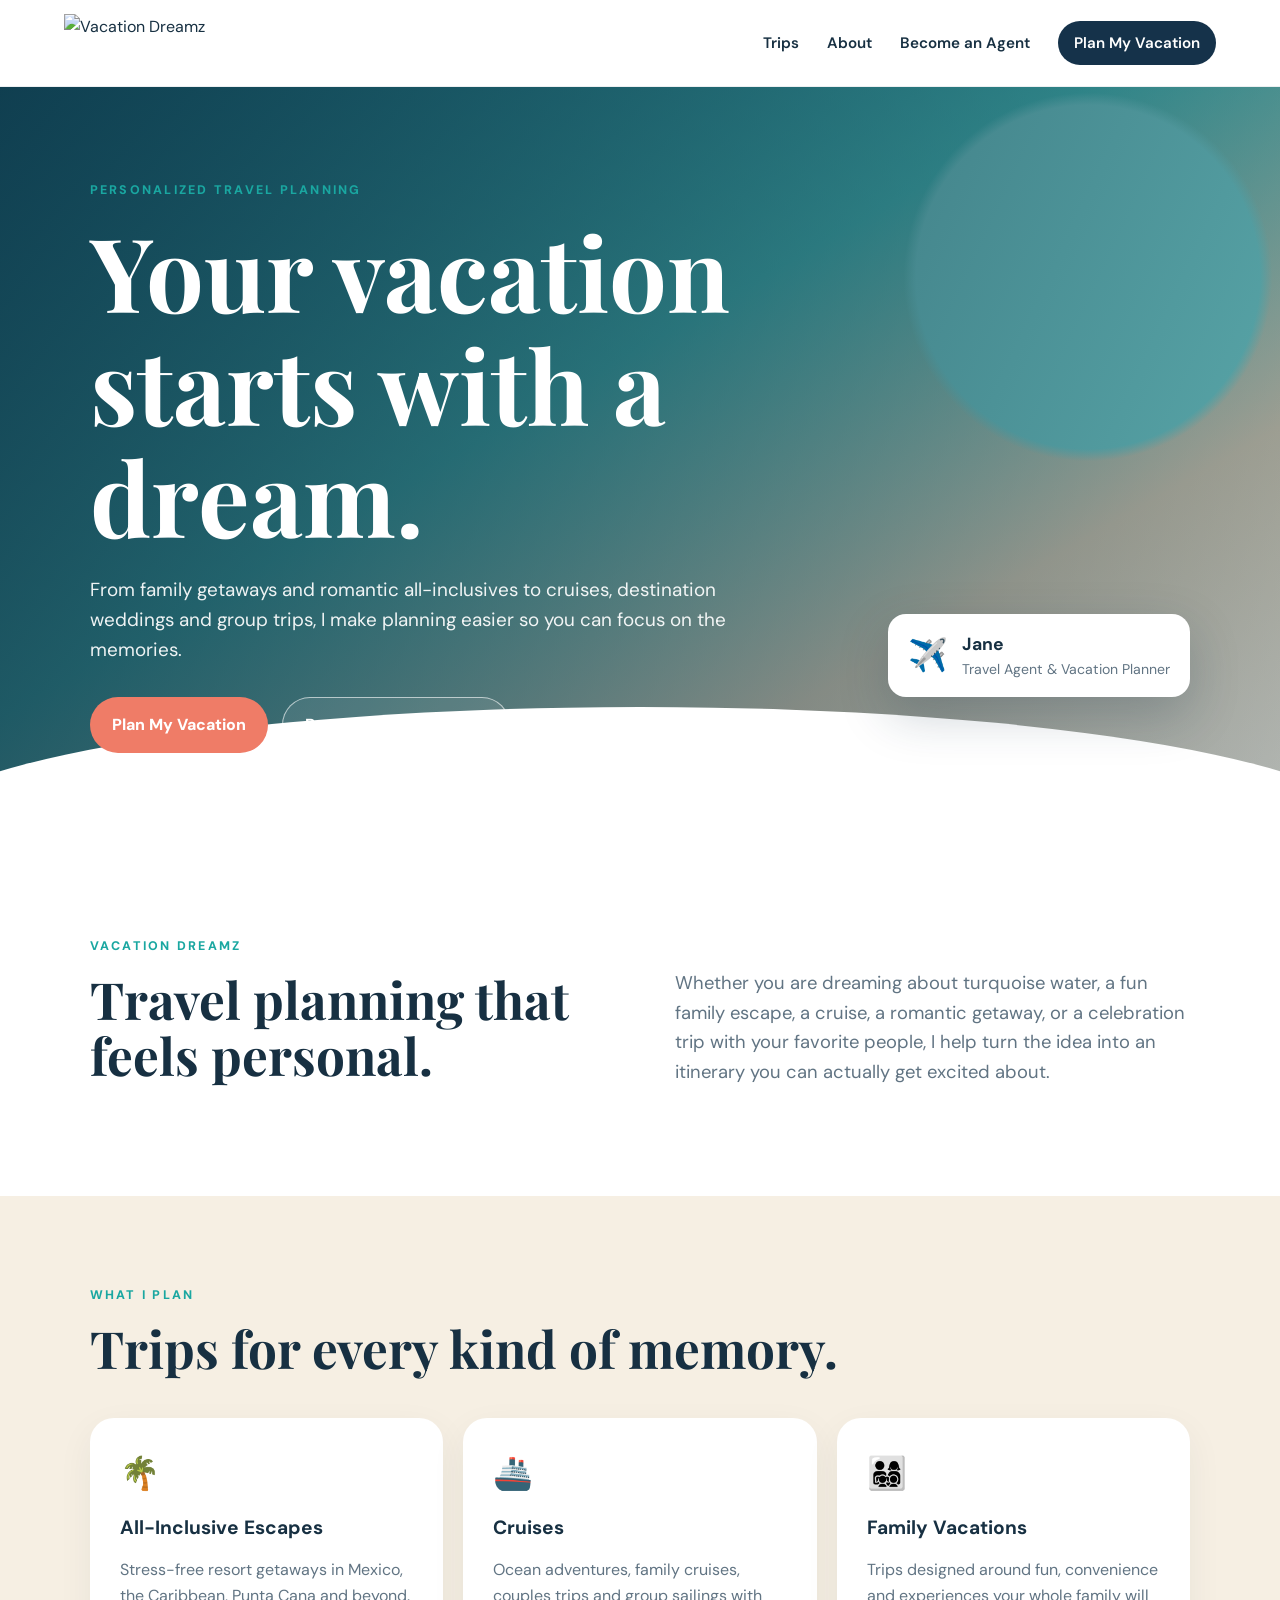
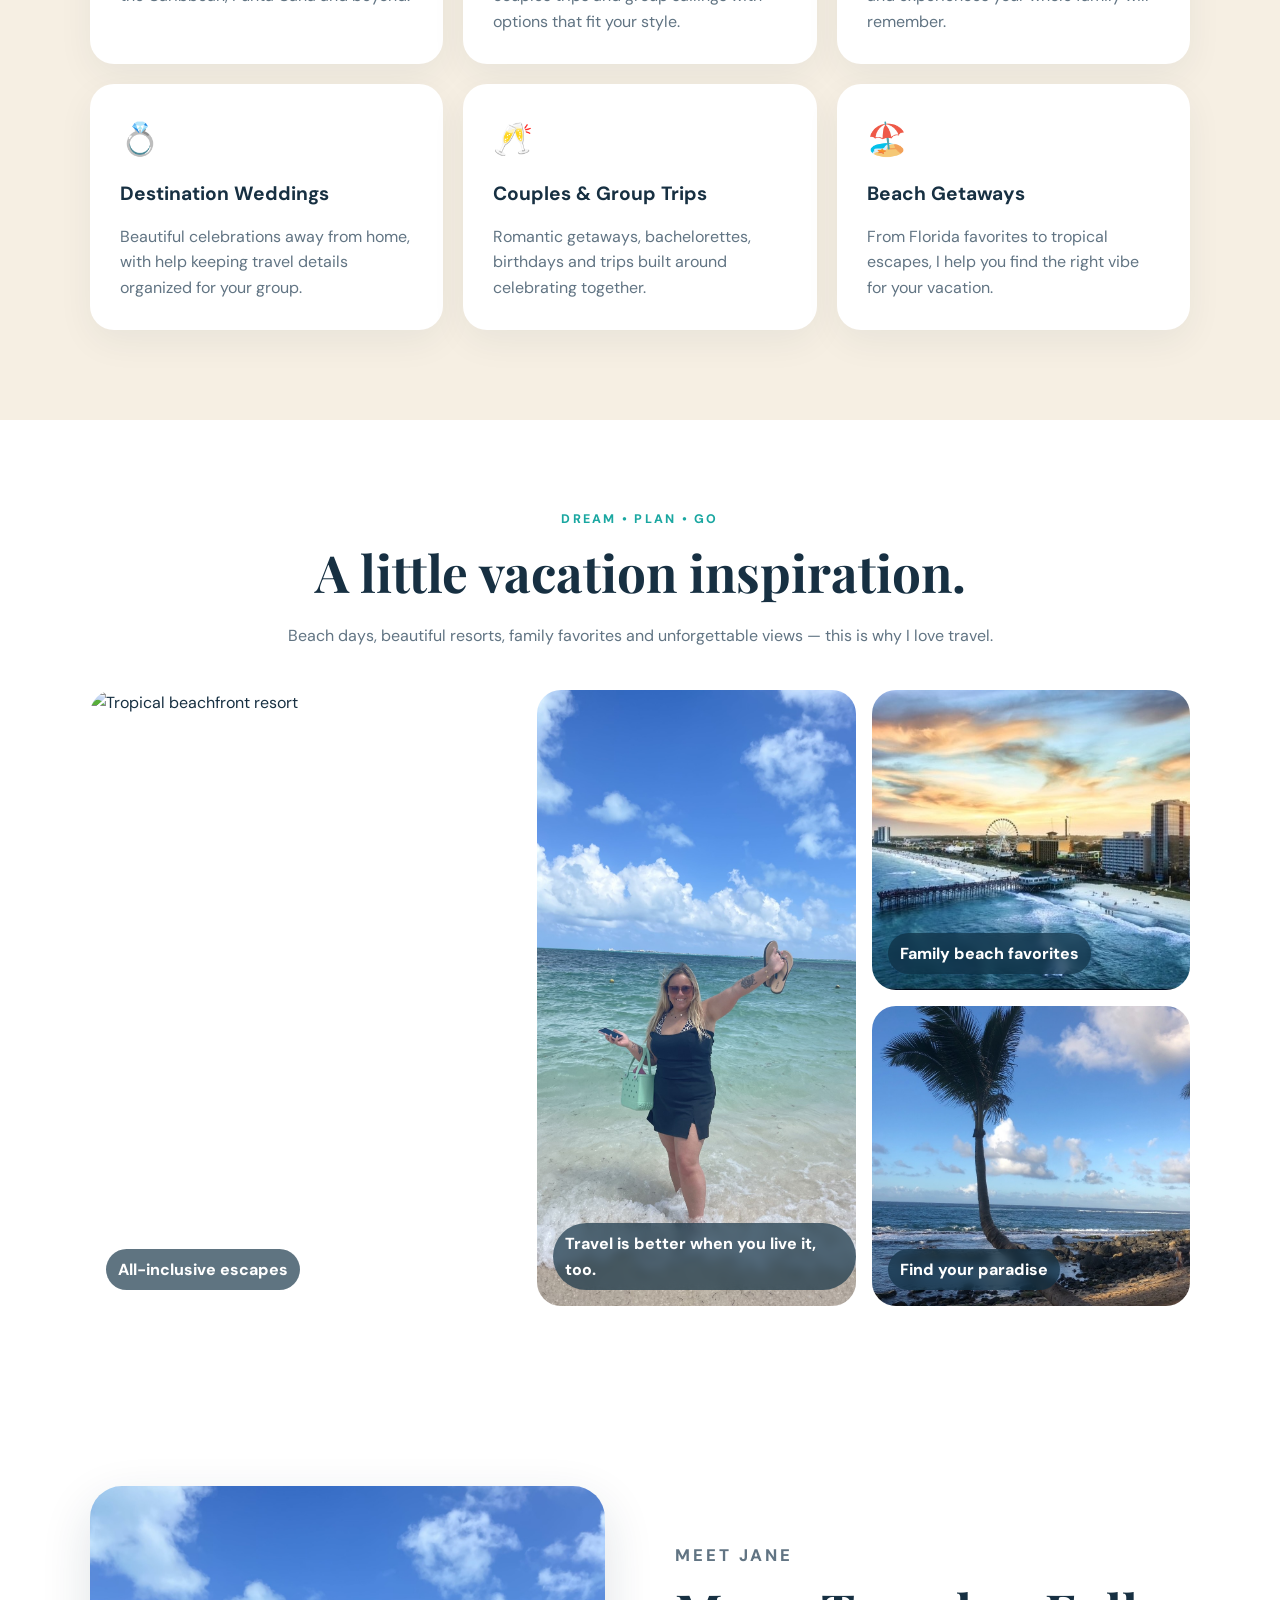
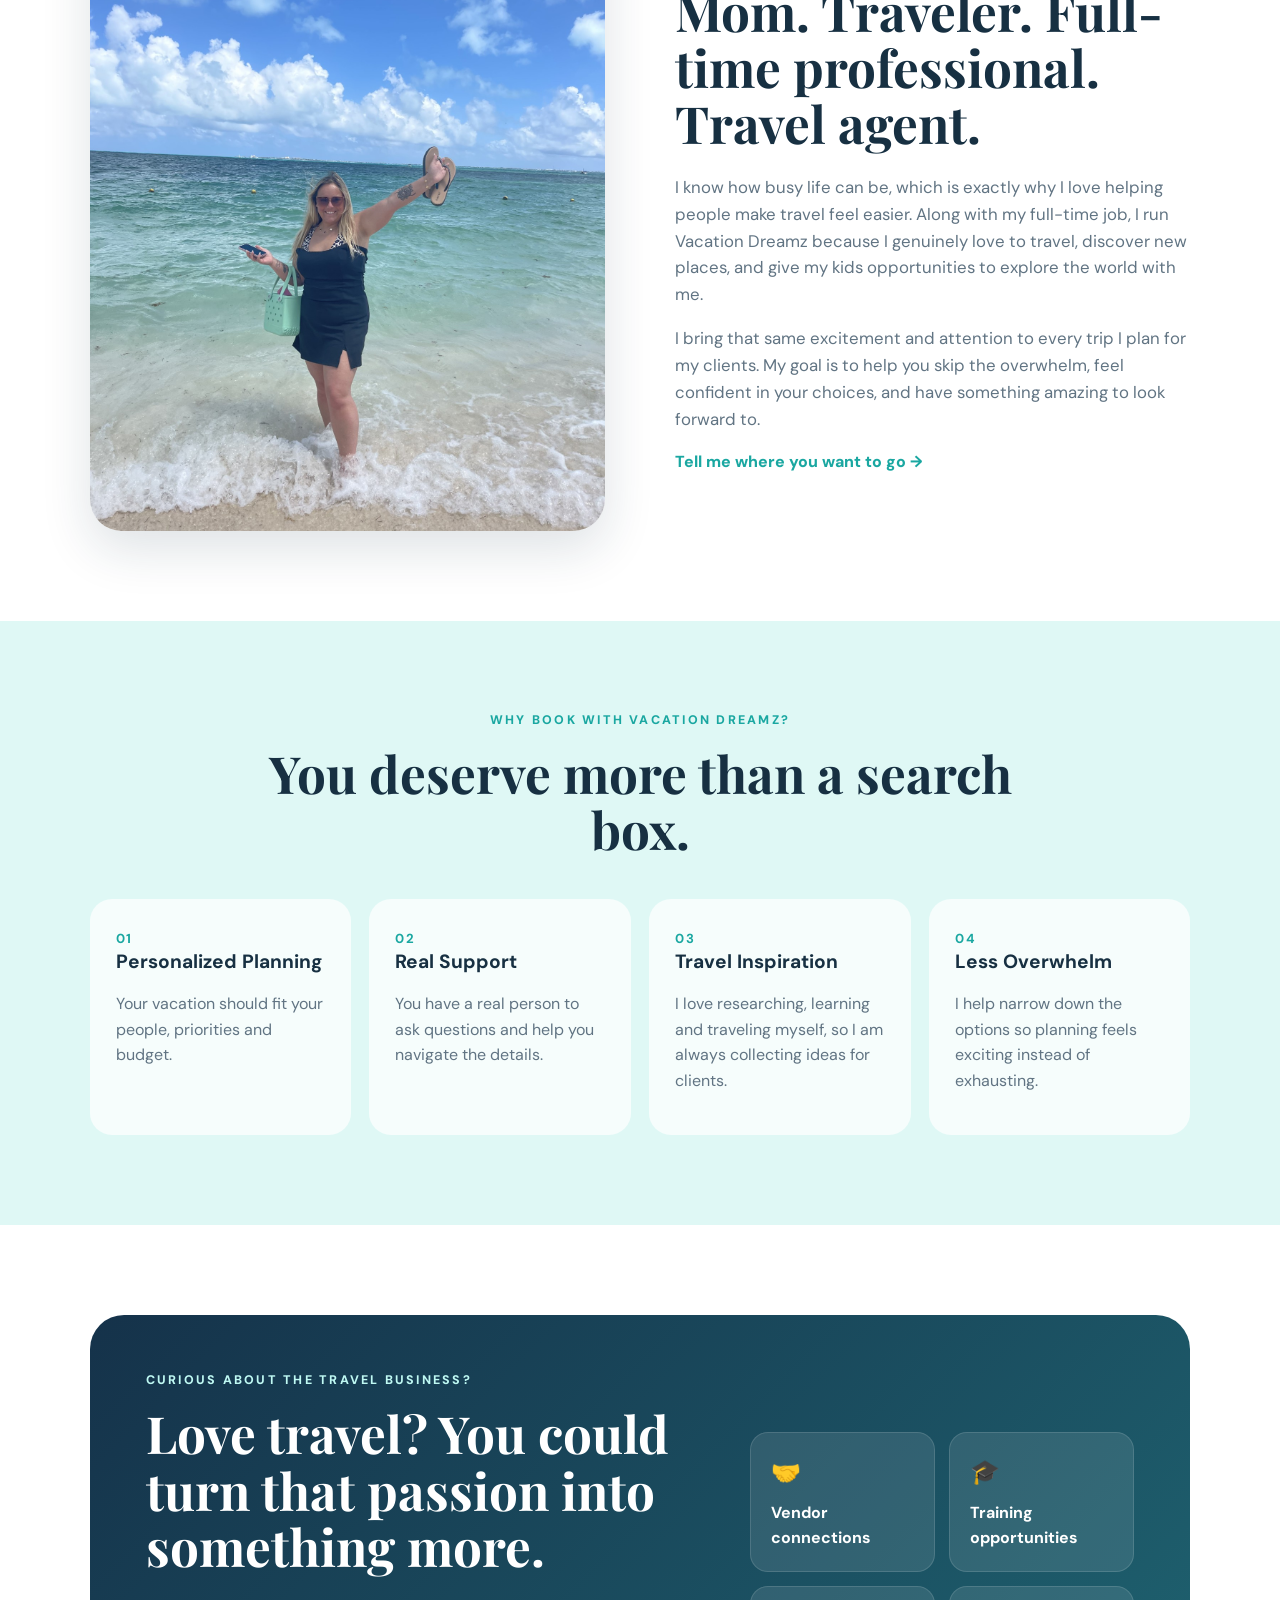
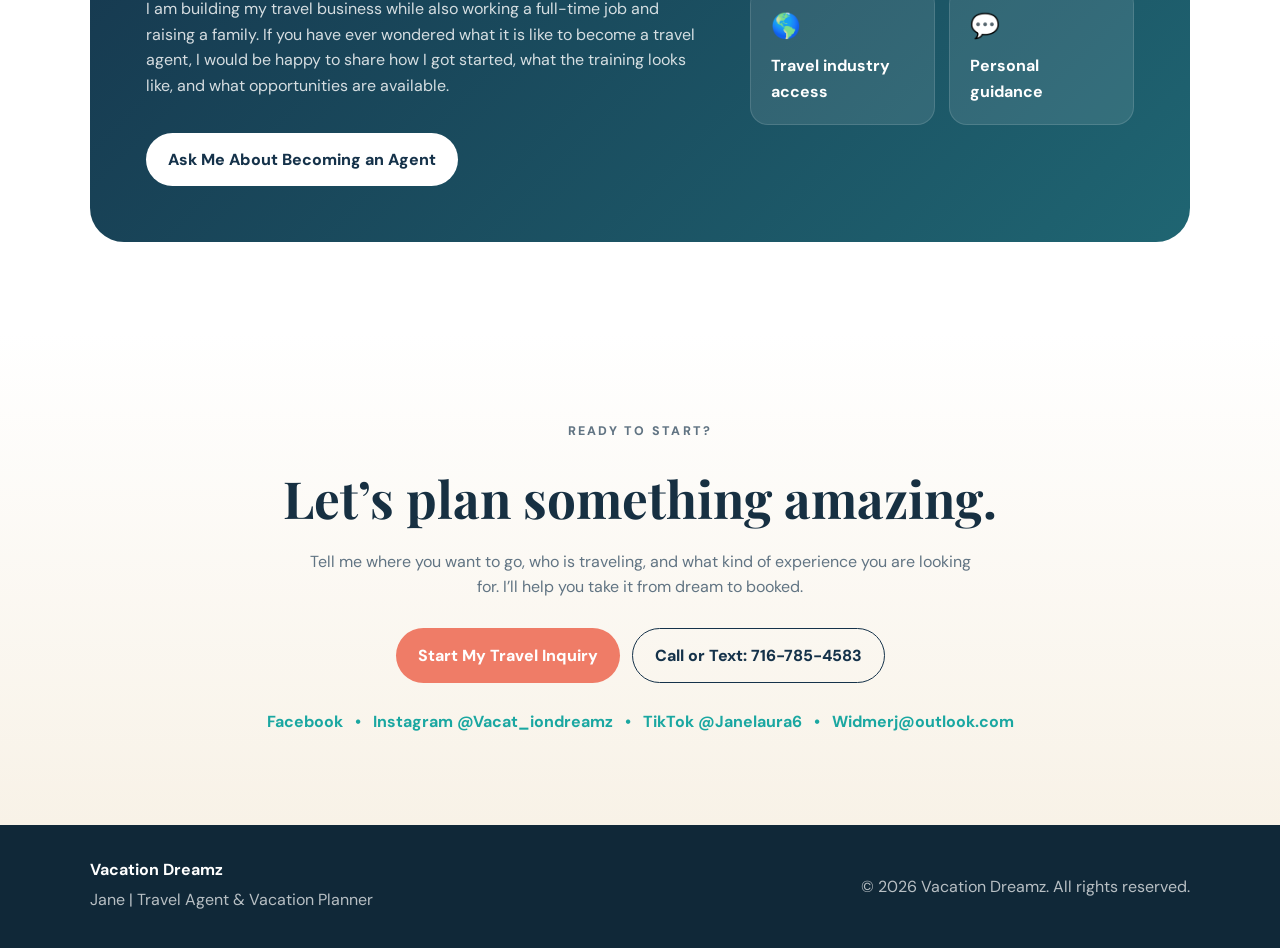
==== index.html @ 0e6dd49f "Add files via upload" ====
<!DOCTYPE html>
<html lang="en">
<head>
  <meta charset="UTF-8" />
  <meta name="viewport" content="width=device-width, initial-scale=1.0" />
  <title>Vacation Dreamz | Jane - Travel Agent & Vacation Planner</title>
  <meta name="description" content="Vacation Dreamz by Jane. Personalized vacation planning for family trips, all-inclusive resorts, cruises, couples getaways, destination weddings, group travel, and more." />
  <link rel="preconnect" href="https://fonts.googleapis.com">
  <link rel="preconnect" href="https://fonts.gstatic.com" crossorigin>
  <link href="https://fonts.googleapis.com/css2?family=DM+Sans:wght@400;500;600;700&family=Playfair+Display:wght@600;700&display=swap" rel="stylesheet">
  <link rel="stylesheet" href="styles.css" />
</head>
<body>
  <header class="site-header">
    <a class="brand" href="#home" aria-label="Vacation Dreamz home">
      <img src="vacation-dreamz-logo.svg" alt="Vacation Dreamz" class="brand-logo">
    </a>
    <button class="menu-toggle" aria-label="Open menu" aria-expanded="false">☰</button>
    <nav class="nav-links">
      <a href="#services">Trips</a>
      <a href="#about">About</a>
      <a href="#agent">Become an Agent</a>
      <a href="intake.html" class="nav-cta">Plan My Vacation</a>
    </nav>
  </header>

  <main>
    <section class="hero" id="home">
      <div class="hero-overlay"></div>
      <div class="hero-content">
        <p class="eyebrow">PERSONALIZED TRAVEL PLANNING</p>
        <h1>Your vacation starts with a dream.</h1>
        <p class="hero-copy">
          From family getaways and romantic all-inclusives to cruises, destination weddings and group trips,
          I make planning easier so you can focus on the memories.
        </p>
        <div class="hero-actions">
          <a class="btn btn-primary" href="intake.html">Plan My Vacation</a>
          <a class="btn btn-secondary" href="#agent">Become a Travel Agent</a>
        </div>
      </div>
      <div class="hero-card">
        <span>✈️</span>
        <div>
          <strong>Jane</strong>
          <p>Travel Agent & Vacation Planner</p>
        </div>
      </div>
    </section>

    <section class="intro section">
      <div>
        <p class="eyebrow">VACATION DREAMZ</p>
        <h2>Travel planning that feels personal.</h2>
      </div>
      <p>
        Whether you are dreaming about turquoise water, a fun family escape, a cruise, a romantic getaway,
        or a celebration trip with your favorite people, I help turn the idea into an itinerary you can actually get excited about.
      </p>
    </section>

    <section class="services section" id="services">
      <div class="section-heading">
        <p class="eyebrow">WHAT I PLAN</p>
        <h2>Trips for every kind of memory.</h2>
      </div>
      <div class="card-grid">
        <article class="service-card">
          <div class="service-icon">🌴</div>
          <h3>All-Inclusive Escapes</h3>
          <p>Stress-free resort getaways in Mexico, the Caribbean, Punta Cana and beyond.</p>
        </article>
        <article class="service-card">
          <div class="service-icon">🚢</div>
          <h3>Cruises</h3>
          <p>Ocean adventures, family cruises, couples trips and group sailings with options that fit your style.</p>
        </article>
        <article class="service-card">
          <div class="service-icon">👨‍👩‍👧‍👦</div>
          <h3>Family Vacations</h3>
          <p>Trips designed around fun, convenience and experiences your whole family will remember.</p>
        </article>
        <article class="service-card">
          <div class="service-icon">💍</div>
          <h3>Destination Weddings</h3>
          <p>Beautiful celebrations away from home, with help keeping travel details organized for your group.</p>
        </article>
        <article class="service-card">
          <div class="service-icon">🥂</div>
          <h3>Couples & Group Trips</h3>
          <p>Romantic getaways, bachelorettes, birthdays and trips built around celebrating together.</p>
        </article>
        <article class="service-card">
          <div class="service-icon">🏖️</div>
          <h3>Beach Getaways</h3>
          <p>From Florida favorites to tropical escapes, I help you find the right vibe for your vacation.</p>
        </article>
      </div>
    </section>

    <section class="travel-gallery section">
      <div class="section-heading centered">
        <p class="eyebrow">DREAM • PLAN • GO</p>
        <h2>A little vacation inspiration.</h2>
        <p>Beach days, beautiful resorts, family favorites and unforgettable views — this is why I love travel.</p>
      </div>
      <div class="gallery-grid">
        <figure class="gallery-wide"><img src="dreams-resort.webp" alt="Tropical beachfront resort"><figcaption>All-inclusive escapes</figcaption></figure>
        <figure class="gallery-tall"><img src="jane-beach.jpg" alt="Jane on a tropical beach"><figcaption>Travel is better when you live it, too.</figcaption></figure>
        <figure><img src="myrtle-beach.jpg" alt="Myrtle Beach coastline at sunset"><figcaption>Family beach favorites</figcaption></figure>
        <figure><img src="palm-tree.jpg" alt="Palm tree beside the ocean"><figcaption>Find your paradise</figcaption></figure>
      </div>
    </section>

    <section class="about section" id="about">
      <div class="about-visual">
        <img class="about-photo" src="jane-beach.jpg" alt="Jane enjoying a tropical beach vacation">
      </div>
      <div class="about-copy">
        <p class="eyebrow">MEET JANE</p>
        <h2>Mom. Traveler. Full-time professional. Travel agent.</h2>
        <p>
          I know how busy life can be, which is exactly why I love helping people make travel feel easier.
          Along with my full-time job, I run Vacation Dreamz because I genuinely love to travel, discover new places,
          and give my kids opportunities to explore the world with me.
        </p>
        <p>
          I bring that same excitement and attention to every trip I plan for my clients. My goal is to help you
          skip the overwhelm, feel confident in your choices, and have something amazing to look forward to.
        </p>
        <a class="text-link" href="intake.html">Tell me where you want to go →</a>
      </div>
    </section>

    <section class="why section">
      <div class="section-heading centered">
        <p class="eyebrow">WHY BOOK WITH VACATION DREAMZ?</p>
        <h2>You deserve more than a search box.</h2>
      </div>
      <div class="why-grid">
        <div><strong>01</strong><h3>Personalized Planning</h3><p>Your vacation should fit your people, priorities and budget.</p></div>
        <div><strong>02</strong><h3>Real Support</h3><p>You have a real person to ask questions and help you navigate the details.</p></div>
        <div><strong>03</strong><h3>Travel Inspiration</h3><p>I love researching, learning and traveling myself, so I am always collecting ideas for clients.</p></div>
        <div><strong>04</strong><h3>Less Overwhelm</h3><p>I help narrow down the options so planning feels exciting instead of exhausting.</p></div>
      </div>
    </section>

    <section class="agent section" id="agent">
      <div class="agent-panel">
        <div>
          <p class="eyebrow light">CURIOUS ABOUT THE TRAVEL BUSINESS?</p>
          <h2>Love travel? You could turn that passion into something more.</h2>
          <p>
            I am building my travel business while also working a full-time job and raising a family.
            If you have ever wondered what it is like to become a travel agent, I would be happy to share how I got started,
            what the training looks like, and what opportunities are available.
          </p>
          <a class="btn btn-light" href="mailto:Widmerj@outlook.com?subject=I%27m%20interested%20in%20becoming%20a%20travel%20agent">Ask Me About Becoming an Agent</a>
        </div>
        <div class="agent-badges">
          <div><span>🤝</span><strong>Vendor connections</strong></div>
          <div><span>🎓</span><strong>Training opportunities</strong></div>
          <div><span>🌎</span><strong>Travel industry access</strong></div>
          <div><span>💬</span><strong>Personal guidance</strong></div>
        </div>
      </div>
    </section>

    <section class="contact section" id="contact">
      <div class="contact-card">
        <p class="eyebrow">READY TO START?</p>
        <h2>Let’s plan something amazing.</h2>
        <p>
          Tell me where you want to go, who is traveling, and what kind of experience you are looking for.
          I’ll help you take it from dream to booked.
        </p>
        <div class="contact-actions">
          <a class="btn btn-primary" href="intake.html">Start My Travel Inquiry</a>
          <a class="btn btn-outline" href="tel:+17167854583">Call or Text: 716-785-4583</a>
        </div>
        <div class="social-links">
          <a href="https://www.facebook.com/share/1DE96U2CzJ/?mibextid=wwXIfr" target="_blank" rel="noopener">Facebook</a>
          <span>•</span><a href="https://www.instagram.com/Vacat_iondreamz/" target="_blank" rel="noopener">Instagram @Vacat_iondreamz</a>
          <span>•</span><a href="https://www.tiktok.com/@Janelaura6" target="_blank" rel="noopener">TikTok @Janelaura6</a>
          <span>•</span>
          <a href="mailto:Widmerj@outlook.com">Widmerj@outlook.com</a>
        </div>
      </div>
    </section>
  </main>

  <footer>
    <div>
      <strong>Vacation Dreamz</strong>
      <p>Jane | Travel Agent & Vacation Planner</p>
    </div>
    <p>© <span id="year"></span> Vacation Dreamz. All rights reserved.</p>
  </footer>

  <script src="script.js"></script>
</body>
</html>
---- styles.css ----
* { box-sizing: border-box; }
:root {
  --navy:#15324a;
  --teal:#1aa7a1;
  --aqua:#dff8f5;
  --sand:#f6efe3;
  --coral:#ef7c67;
  --ink:#173042;
  --white:#ffffff;
  --muted:#617483;
}
html { scroll-behavior:smooth; }
body {
  margin:0;
  font-family:"DM Sans",sans-serif;
  color:var(--ink);
  background:#fff;
  line-height:1.6;
}
a { color:inherit; text-decoration:none; }
.site-header {
  position:sticky; top:0; z-index:50;
  display:flex; align-items:center; justify-content:space-between;
  padding:14px 5vw;
  background:rgba(255,255,255,.96);
  backdrop-filter:blur(12px);
  border-bottom:1px solid rgba(21,50,74,.08);
}
.brand { display:flex; align-items:center; gap:12px; }
.brand-mark {
  width:44px; height:44px; border-radius:50%;
  display:grid; place-items:center;
  background:linear-gradient(135deg,var(--teal),#49c9c0);
  color:#fff; font-weight:800;
}
.brand strong { display:block; font-family:"Playfair Display",serif; font-size:1.15rem; }
.brand small { display:block; color:var(--muted); font-size:.72rem; letter-spacing:.08em; }
.nav-links { display:flex; align-items:center; gap:28px; font-weight:600; font-size:.95rem; }
.nav-links a:hover { color:var(--teal); }
.nav-cta { background:var(--navy); color:white!important; padding:10px 16px; border-radius:999px; }
.menu-toggle { display:none; background:none; border:0; font-size:1.6rem; }

.hero {
  min-height:760px;
  position:relative;
  display:flex; align-items:center;
  padding:90px 7vw;
  overflow:hidden;
  background:
    linear-gradient(115deg, rgba(13,45,64,.82), rgba(13,45,64,.28)),
    radial-gradient(circle at 85% 25%, #7ee2dc 0 14%, transparent 15%),
    linear-gradient(150deg,#1c8f9a 0%,#4ccdc4 42%,#e8d9bd 72%,#f5efe4 100%);
}
.hero:after {
  content:"";
  position:absolute; left:-8%; right:-8%; bottom:-120px; height:260px;
  background:#fff; border-radius:50% 50% 0 0;
}
.hero-content { position:relative; z-index:2; max-width:760px; color:#fff; }
.eyebrow { font-size:.78rem; font-weight:800; letter-spacing:.18em; color:var(--teal); margin:0 0 14px; }
.eyebrow.light { color:#bff9f3; }
h1,h2,h3 { margin-top:0; line-height:1.1; }
h1,h2 { font-family:"Playfair Display",serif; }
h1 { font-size:clamp(3.1rem,8vw,6.8rem); margin-bottom:22px; max-width:900px; }
h2 { font-size:clamp(2.1rem,4vw,4rem); margin-bottom:22px; }
h3 { font-size:1.2rem; }
.hero-copy { font-size:1.18rem; max-width:690px; color:rgba(255,255,255,.92); }
.hero-actions { display:flex; gap:14px; flex-wrap:wrap; margin-top:32px; }
.btn {
  display:inline-flex; align-items:center; justify-content:center;
  border-radius:999px; padding:14px 22px; font-weight:800;
  transition:.2s ease;
}
.btn:hover { transform:translateY(-2px); }
.btn-primary { background:var(--coral); color:#fff; }
.btn-secondary { border:1px solid rgba(255,255,255,.6); color:#fff; background:rgba(255,255,255,.08); }
.btn-light { background:#fff; color:var(--navy); margin-top:18px; }
.btn-outline { border:1px solid var(--navy); color:var(--navy); }
.hero-card {
  position:absolute; right:7vw; bottom:150px; z-index:3;
  display:flex; align-items:center; gap:14px;
  background:#fff; padding:16px 20px; border-radius:18px;
  box-shadow:0 18px 50px rgba(22,49,73,.22);
}
.hero-card span { font-size:2rem; }
.hero-card strong { display:block; font-size:1.1rem; }
.hero-card p { margin:0; color:var(--muted); font-size:.88rem; }

.section { padding:90px 7vw; }
.intro { display:grid; grid-template-columns:1fr 1fr; gap:70px; align-items:end; max-width:1400px; margin:auto; }
.intro p:last-child { font-size:1.15rem; color:var(--muted); }
.section-heading { max-width:800px; margin-bottom:42px; }
.centered { text-align:center; margin-left:auto; margin-right:auto; }

.services { background:var(--sand); }
.card-grid { display:grid; grid-template-columns:repeat(3,1fr); gap:20px; }
.service-card {
  background:#fff; border-radius:24px; padding:30px;
  box-shadow:0 12px 36px rgba(23,48,66,.06);
}
.service-icon { font-size:2rem; margin-bottom:18px; }
.service-card p { color:var(--muted); margin-bottom:0; }

.about { display:grid; grid-template-columns:1fr 1fr; gap:70px; align-items:center; }
.photo-placeholder {
  aspect-ratio:4/5; border-radius:32px; overflow:hidden;
  display:flex; flex-direction:column; align-items:center; justify-content:center;
  text-align:center; padding:30px;
  color:#fff;
  background:
    radial-gradient(circle at 70% 20%,rgba(255,255,255,.28),transparent 20%),
    linear-gradient(160deg,#155e75,#26a6a0 55%,#e8cfa5);
}
.photo-placeholder span { font-weight:800; letter-spacing:.12em; }
.photo-placeholder small { margin-top:8px; max-width:260px; opacity:.85; }
.about-copy p { color:var(--muted); font-size:1.05rem; }
.text-link { color:var(--teal); font-weight:800; }

.why { background:var(--aqua); }
.why-grid { display:grid; grid-template-columns:repeat(4,1fr); gap:18px; }
.why-grid > div { background:rgba(255,255,255,.72); border-radius:22px; padding:26px; }
.why-grid strong { color:var(--teal); font-size:.82rem; letter-spacing:.14em; }
.why-grid p { color:var(--muted); }

.agent { background:#fff; }
.agent-panel {
  background:linear-gradient(135deg,var(--navy),#1f6572);
  color:#fff; border-radius:34px; padding:56px;
  display:grid; grid-template-columns:1.3fr .9fr; gap:50px; align-items:center;
}
.agent-panel p { color:rgba(255,255,255,.82); }
.agent-badges { display:grid; grid-template-columns:1fr 1fr; gap:14px; }
.agent-badges div { background:rgba(255,255,255,.1); border:1px solid rgba(255,255,255,.13); padding:20px; border-radius:18px; }
.agent-badges span { display:block; font-size:1.5rem; margin-bottom:8px; }

.contact { background:linear-gradient(180deg,#fff,#f8f2e7); }
.contact-card { max-width:900px; margin:auto; text-align:center; }
.contact-card > p { color:var(--muted); max-width:680px; margin:0 auto 28px; }
.contact-actions { display:flex; gap:12px; justify-content:center; flex-wrap:wrap; }
.social-links { margin-top:26px; display:flex; gap:12px; justify-content:center; flex-wrap:wrap; color:var(--teal); font-weight:700; }

footer {
  padding:32px 7vw; background:#102838; color:#fff;
  display:flex; justify-content:space-between; align-items:center; gap:30px;
}
footer p { color:rgba(255,255,255,.7); margin:4px 0; }

@media (max-width:900px) {
  .nav-links { display:none; position:absolute; top:73px; left:0; right:0; flex-direction:column; background:#fff; padding:24px; box-shadow:0 12px 30px rgba(0,0,0,.08); }
  .nav-links.open { display:flex; }
  .menu-toggle { display:block; }
  .hero { min-height:700px; padding-top:70px; }
  .hero-card { right:6vw; bottom:145px; }
  .intro,.about,.agent-panel { grid-template-columns:1fr; gap:38px; }
  .card-grid { grid-template-columns:1fr 1fr; }
  .why-grid { grid-template-columns:1fr 1fr; }
}
@media (max-width:620px) {
  .brand small { display:none; }
  .hero { min-height:760px; padding:70px 6vw 170px; align-items:flex-start; }
  h1 { font-size:3.55rem; }
  .hero-card { left:6vw; right:6vw; bottom:118px; }
  .section { padding:70px 6vw; }
  .card-grid,.why-grid,.agent-badges { grid-template-columns:1fr; }
  .agent-panel { padding:34px 24px; }
  footer { flex-direction:column; align-items:flex-start; }
}


.brand-logo { height:58px; width:auto; display:block; }
.form-page { background:linear-gradient(180deg,#fff7fb 0%,#ffffff 38%,#eefcfb 100%); min-height:100vh; }
.form-hero { max-width:980px; margin:0 auto; padding:85px 7vw 35px; text-align:center; }
.form-hero h1 { color:var(--navy); font-size:clamp(2.8rem,6vw,5.4rem); margin-bottom:18px; }
.form-hero p:last-child { max-width:720px; margin:0 auto; color:var(--muted); font-size:1.08rem; }
.intake-wrap { max-width:1000px; margin:0 auto; padding:20px 5vw 90px; }
.intake-form { display:grid; gap:24px; }
.form-section { background:#fff; border:1px solid rgba(21,50,74,.08); border-radius:28px; padding:34px; box-shadow:0 14px 40px rgba(21,50,74,.06); }
.form-section-heading { display:flex; gap:16px; align-items:center; margin-bottom:26px; padding-bottom:18px; border-bottom:1px solid #edf1f2; }
.form-section-heading > span { width:42px; height:42px; border-radius:50%; display:grid; place-items:center; background:#fbe3ed; color:#cf4d83; font-weight:800; }
.form-section-heading h2 { font-size:1.8rem; margin:0 0 3px; }
.form-section-heading p { margin:0; color:var(--muted); }
.form-grid { display:grid; gap:18px; }
.form-grid.two { grid-template-columns:1fr 1fr; }
.intake-form label, .intake-form legend { font-weight:700; color:var(--ink); }
.intake-form input, .intake-form select, .intake-form textarea {
  width:100%; margin-top:8px; padding:13px 14px; border:1px solid #cfd9dd; border-radius:12px;
  font:inherit; color:var(--ink); background:#fff;
}
.intake-form input:focus, .intake-form select:focus, .intake-form textarea:focus {
  outline:3px solid rgba(26,167,161,.13); border-color:var(--teal);
}
.intake-form > .form-section > label { display:block; margin-top:18px; }
fieldset { border:0; padding:0; margin:22px 0; }
legend { margin-bottom:12px; }
.check-grid { display:grid; grid-template-columns:1fr 1fr; gap:10px 14px; }
.check-grid label { display:flex; align-items:center; gap:10px; padding:11px 13px; border:1px solid #dbe3e6; border-radius:12px; font-weight:600; background:#fbfdfd; }
.check-grid input { width:auto; margin:0; accent-color:var(--teal); }
.consent { display:flex!important; gap:12px; align-items:flex-start; font-weight:500!important; line-height:1.45; }
.consent input { width:auto; margin-top:4px; }
.submit-panel { text-align:center; background:linear-gradient(135deg,#15324a,#1f6572); color:#fff; border-radius:28px; padding:42px 28px; }
.submit-panel h2 { margin-bottom:12px; }
.submit-panel p { color:rgba(255,255,255,.82); max-width:620px; margin:0 auto 22px; }
.submit-panel small { display:block; margin-top:14px; color:rgba(255,255,255,.7); }
@media (max-width:700px) {
  .brand-logo { height:46px; }
  .form-grid.two, .check-grid { grid-template-columns:1fr; }
  .form-section { padding:24px 18px; }
  .form-hero { padding-top:55px; }
}

.travel-gallery { background:#fff; }
.travel-gallery .section-heading p:last-child { color:var(--muted); }
.gallery-grid {
  display:grid; grid-template-columns:1.15fr .85fr .85fr;
  grid-template-rows:300px 300px; gap:16px;
}
.gallery-grid figure { margin:0; position:relative; overflow:hidden; border-radius:24px; }
.gallery-grid img { width:100%; height:100%; object-fit:cover; display:block; transition:transform .45s ease; }
.gallery-grid figure:hover img { transform:scale(1.035); }
.gallery-grid figcaption {
  position:absolute; left:16px; bottom:16px; color:#fff; font-weight:800;
  background:rgba(13,45,64,.66); backdrop-filter:blur(5px); padding:8px 12px; border-radius:999px;
}
.gallery-wide { grid-row:1 / 3; }
.gallery-tall { grid-row:1 / 3; }
.about-photo { width:100%; aspect-ratio:4/5; object-fit:cover; object-position:center 45%; border-radius:32px; display:block; box-shadow:0 18px 50px rgba(21,50,74,.14); }
@media (max-width:900px) {
  .gallery-grid { grid-template-columns:1fr 1fr; grid-template-rows:360px 260px 260px; }
  .gallery-wide { grid-column:1 / 2; grid-row:1 / 2; }
  .gallery-tall { grid-column:2 / 3; grid-row:1 / 3; }
}
@media (max-width:620px) {
  .gallery-grid { display:grid; grid-template-columns:1fr; grid-template-rows:none; }
  .gallery-grid figure, .gallery-wide, .gallery-tall { grid-column:auto; grid-row:auto; height:280px; }
  .gallery-grid .gallery-tall { height:430px; }
}
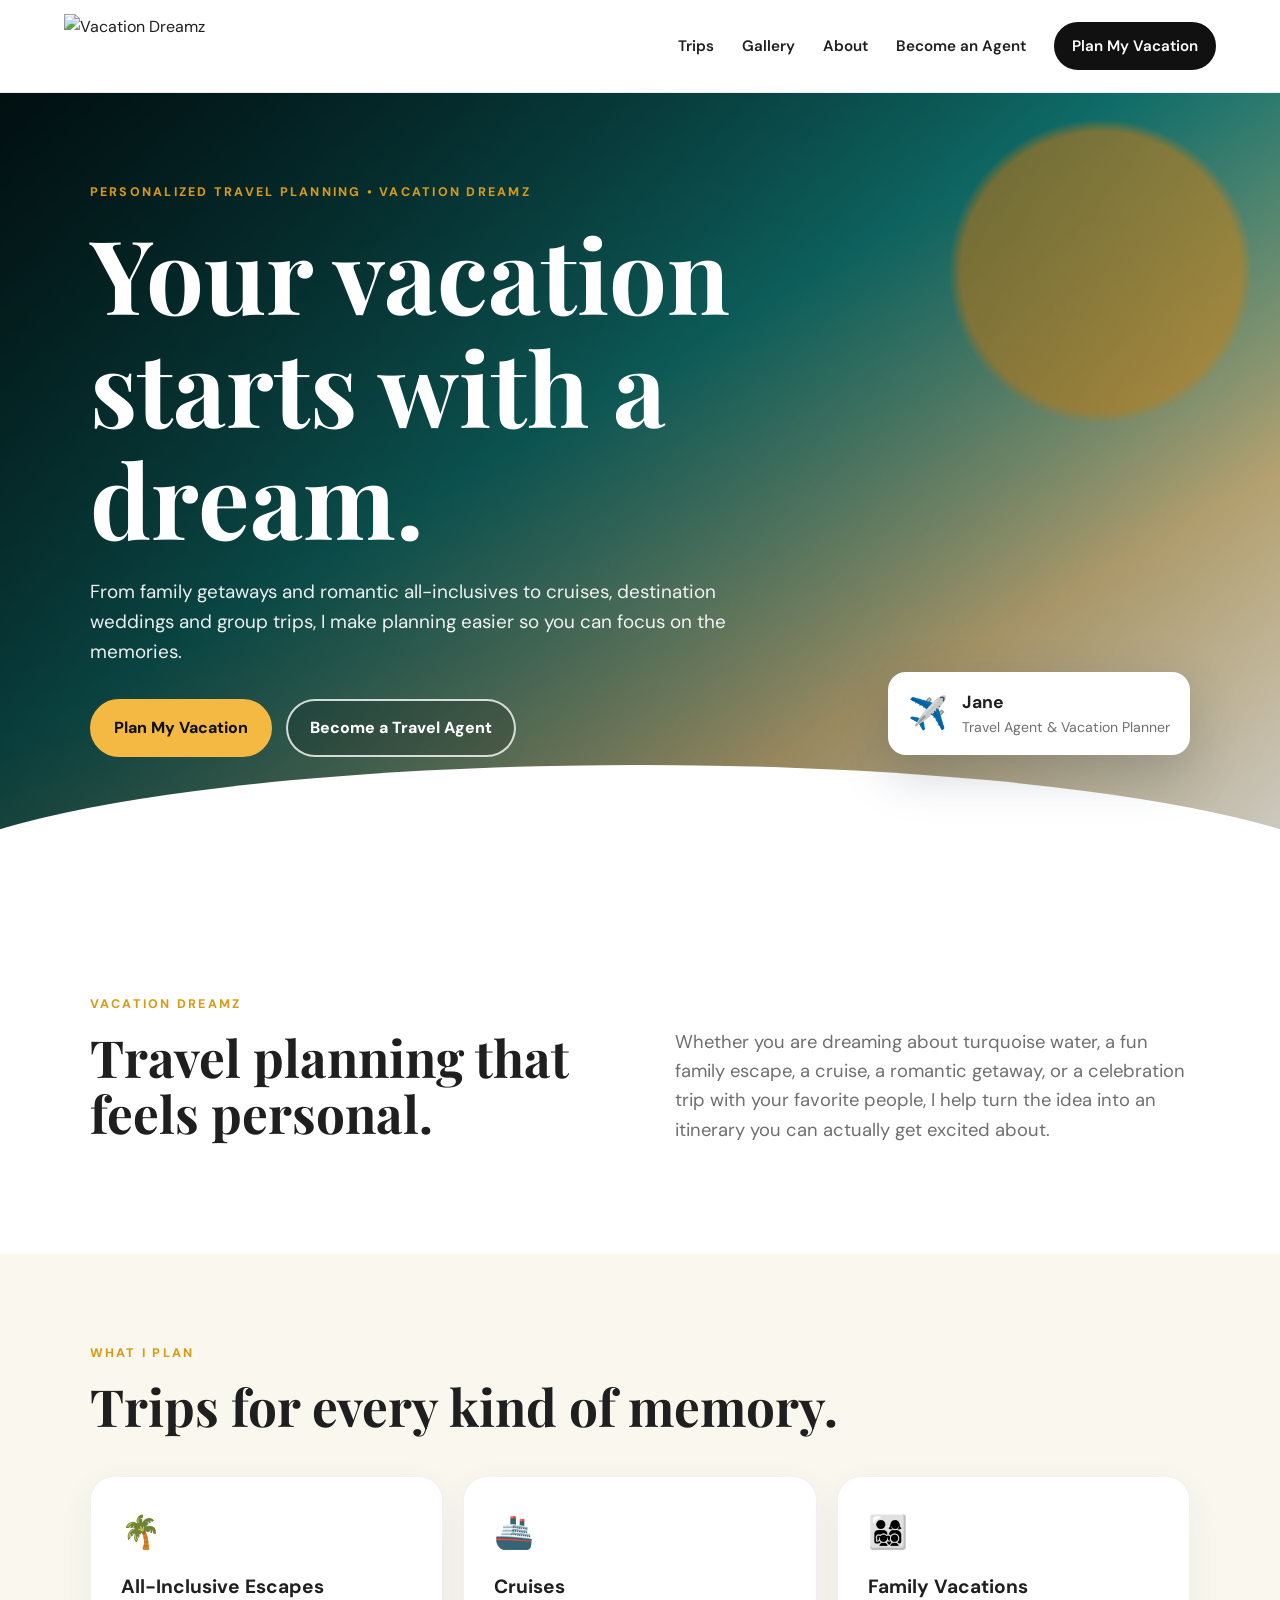
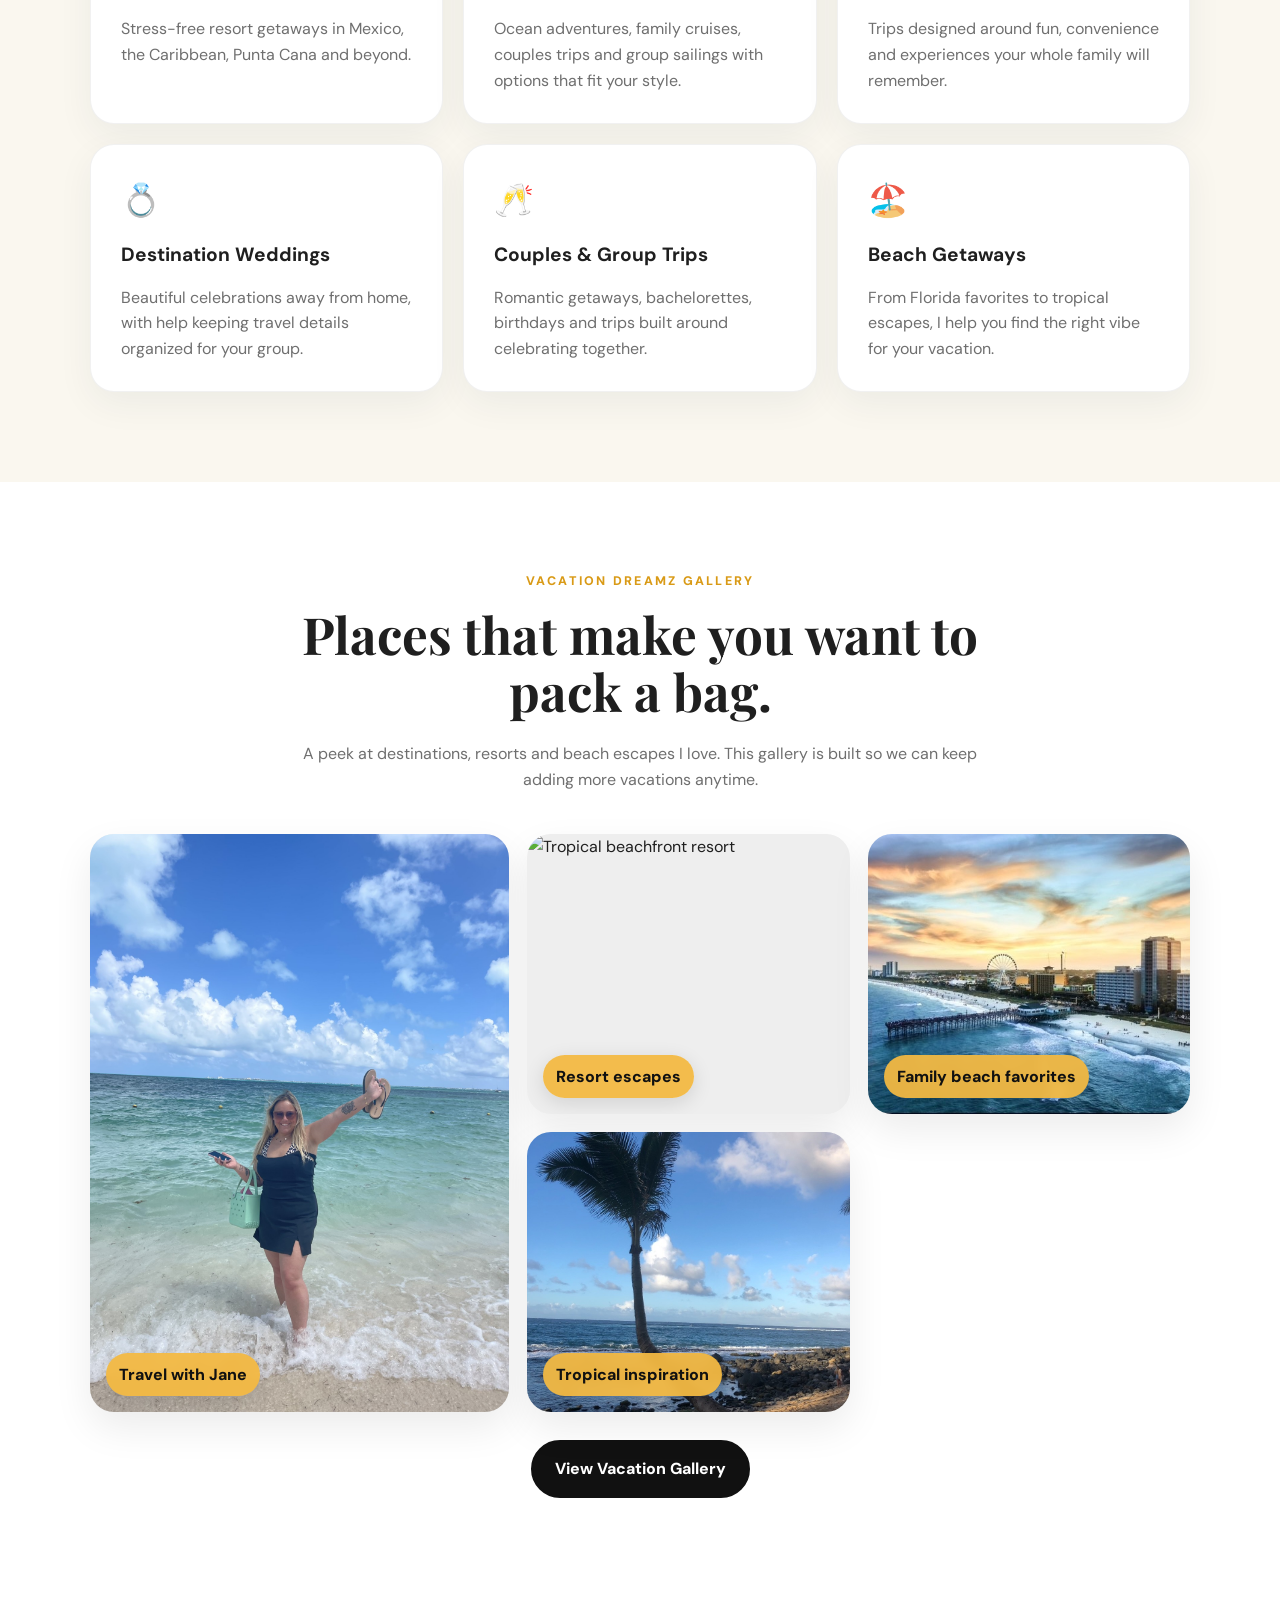
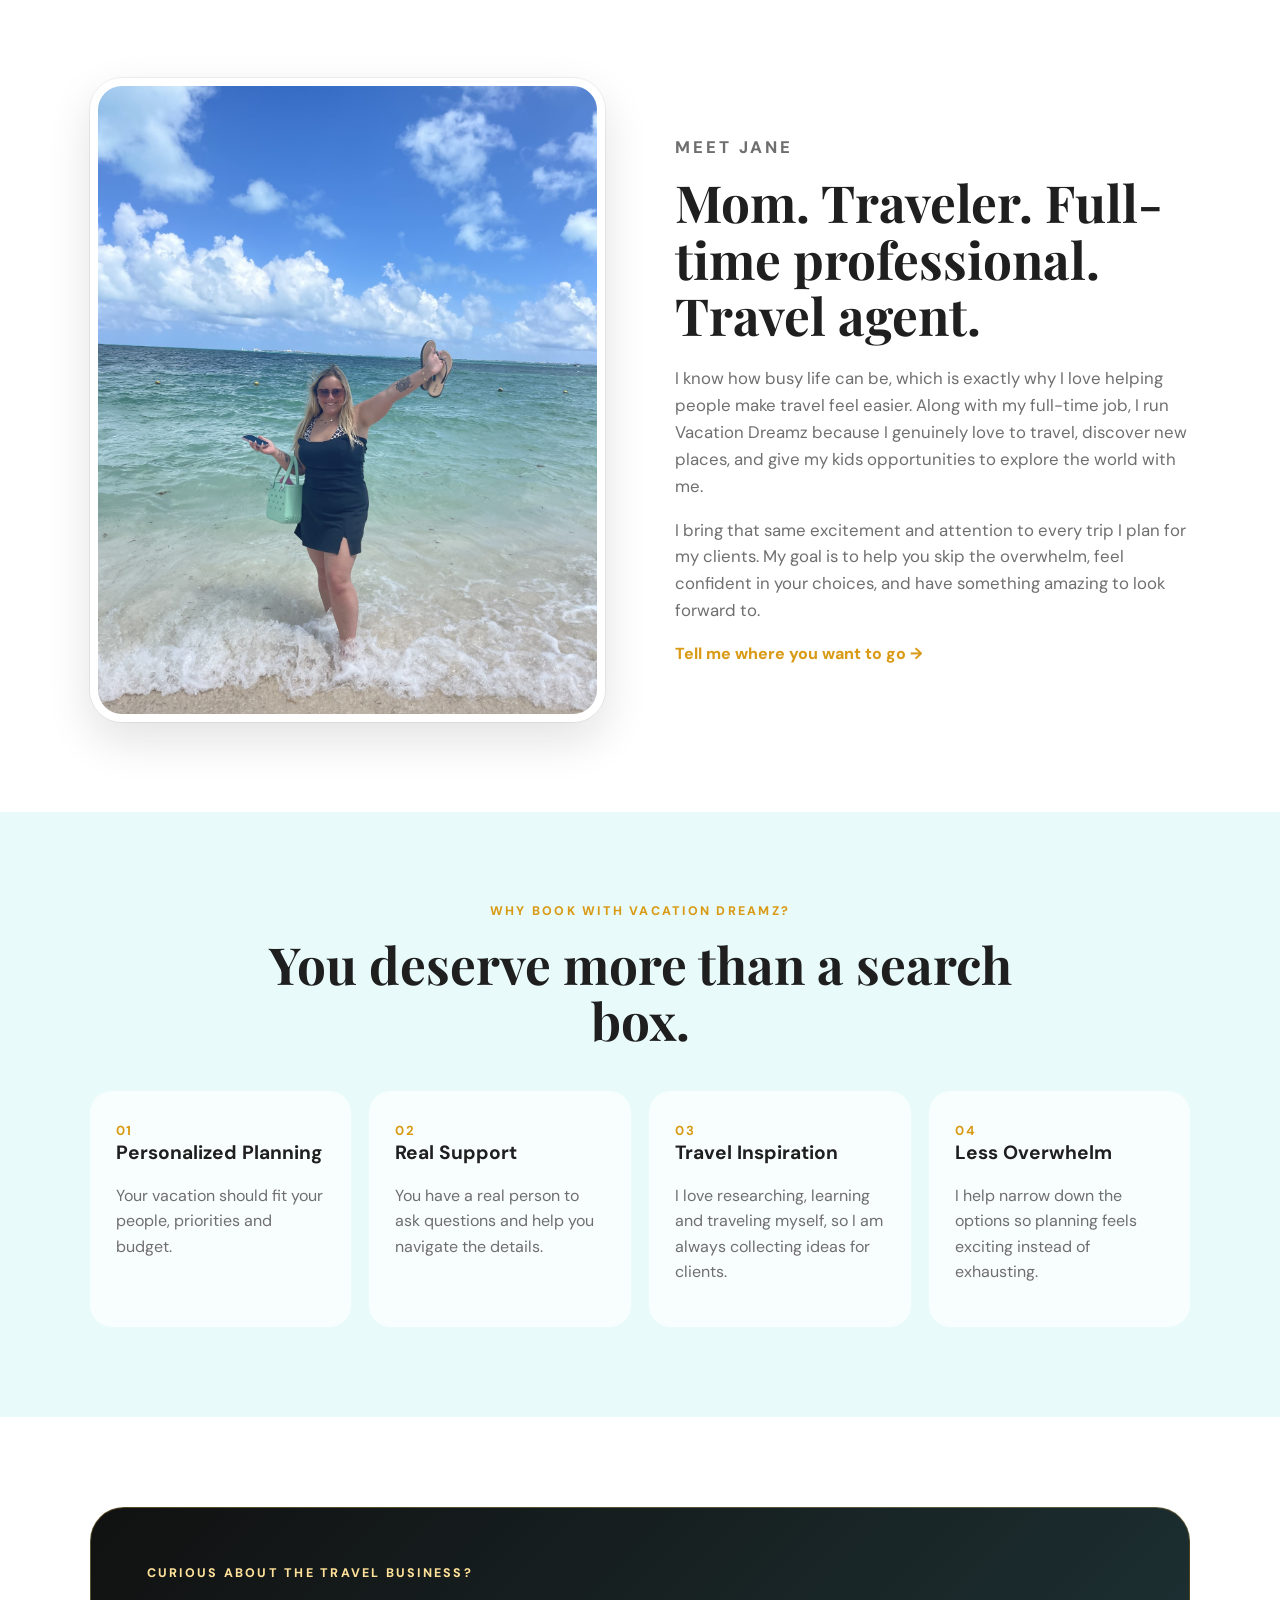
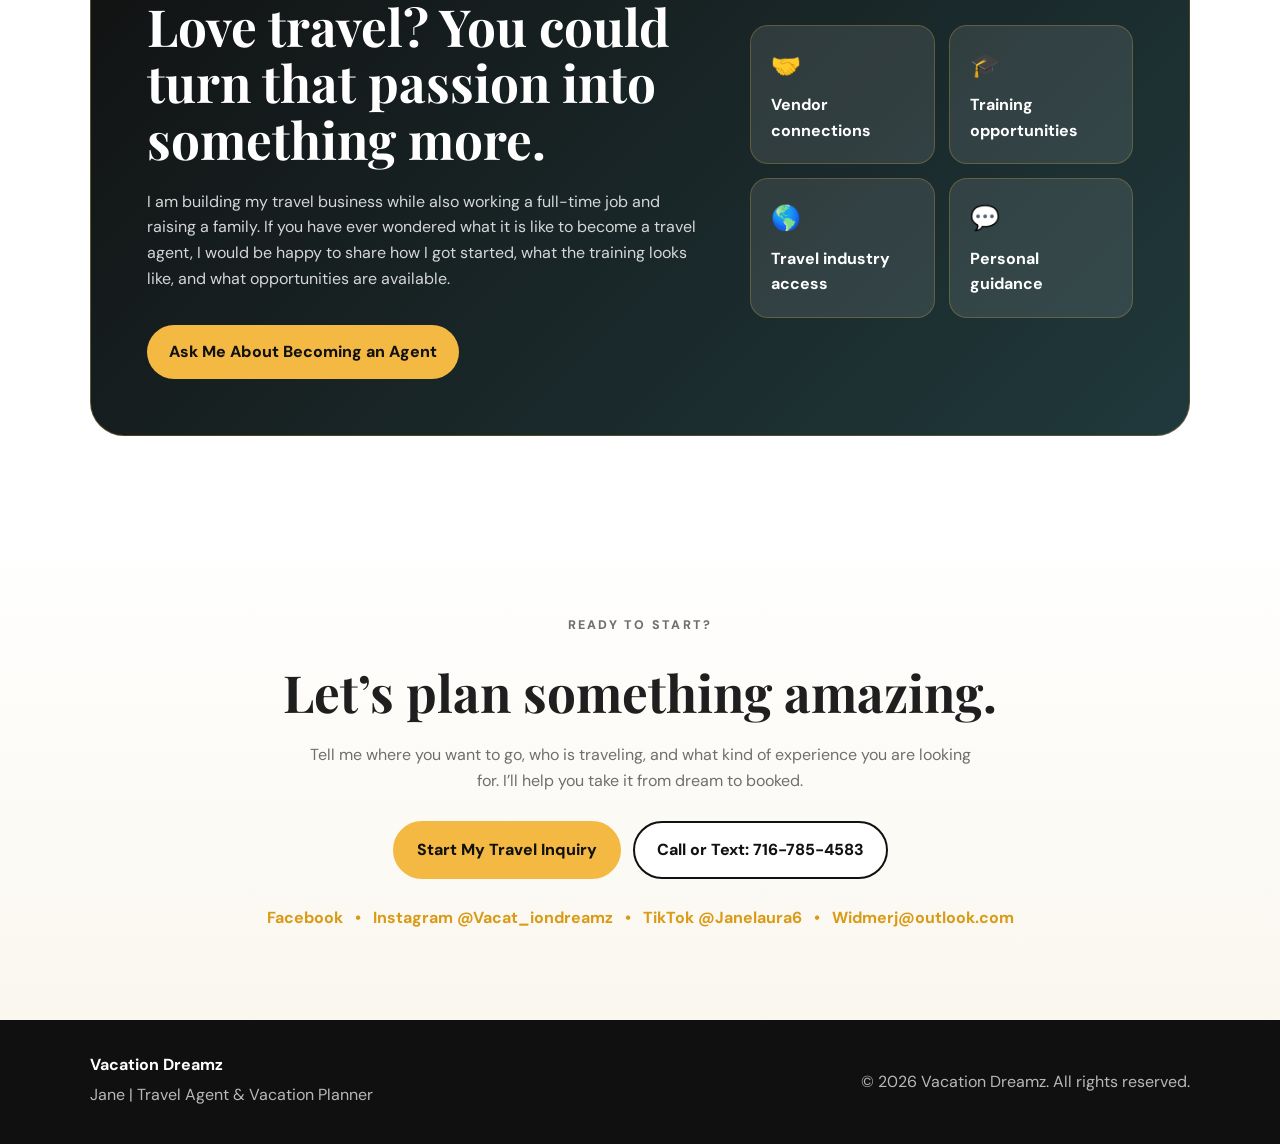
==== commit 9902a414: "Add files via upload" ====
--- a/index.html
+++ b/index.html
@@ -18,6 +18,7 @@
     <button class="menu-toggle" aria-label="Open menu" aria-expanded="false">☰</button>
     <nav class="nav-links">
       <a href="#services">Trips</a>
+      <a href="gallery.html">Gallery</a>
       <a href="#about">About</a>
       <a href="#agent">Become an Agent</a>
       <a href="intake.html" class="nav-cta">Plan My Vacation</a>
@@ -28,7 +29,7 @@
     <section class="hero" id="home">
       <div class="hero-overlay"></div>
       <div class="hero-content">
-        <p class="eyebrow">PERSONALIZED TRAVEL PLANNING</p>
+        <p class="eyebrow">PERSONALIZED TRAVEL PLANNING • VACATION DREAMZ</p>
         <h1>Your vacation starts with a dream.</h1>
         <p class="hero-copy">
           From family getaways and romantic all-inclusives to cruises, destination weddings and group trips,
@@ -100,15 +101,18 @@
 
     <section class="travel-gallery section">
       <div class="section-heading centered">
-        <p class="eyebrow">DREAM • PLAN • GO</p>
-        <h2>A little vacation inspiration.</h2>
-        <p>Beach days, beautiful resorts, family favorites and unforgettable views — this is why I love travel.</p>
+        <p class="eyebrow">VACATION DREAMZ GALLERY</p>
+        <h2>Places that make you want to pack a bag.</h2>
+        <p>A peek at destinations, resorts and beach escapes I love. This gallery is built so we can keep adding more vacations anytime.</p>
       </div>
       <div class="gallery-grid">
-        <figure class="gallery-wide"><img src="dreams-resort.webp" alt="Tropical beachfront resort"><figcaption>All-inclusive escapes</figcaption></figure>
-        <figure class="gallery-tall"><img src="jane-beach.jpg" alt="Jane on a tropical beach"><figcaption>Travel is better when you live it, too.</figcaption></figure>
-        <figure><img src="myrtle-beach.jpg" alt="Myrtle Beach coastline at sunset"><figcaption>Family beach favorites</figcaption></figure>
-        <figure><img src="palm-tree.jpg" alt="Palm tree beside the ocean"><figcaption>Find your paradise</figcaption></figure>
+        <figure class="gallery-feature"><img src="jane-beach.jpg" alt="Jane enjoying a tropical beach vacation"><figcaption>Travel with Jane</figcaption></figure>
+        <figure><img src="dreams-resort.webp" alt="Tropical beachfront resort"><figcaption>Resort escapes</figcaption></figure>
+        <figure><img src="myrtle-beach.jpg" alt="Myrtle Beach coastline"><figcaption>Family beach favorites</figcaption></figure>
+        <figure><img src="palm-tree.jpg" alt="Palm tree beside the ocean"><figcaption>Tropical inspiration</figcaption></figure>
+      </div>
+      <div class="gallery-cta">
+        <a class="btn btn-dark" href="gallery.html">View Vacation Gallery</a>
       </div>
     </section>
 
--- a/styles.css
+++ b/styles.css
@@ -234,3 +234,427 @@
   .gallery-grid figure, .gallery-wide, .gallery-tall { grid-column:auto; grid-row:auto; height:280px; }
   .gallery-grid .gallery-tall { height:430px; }
 }
+
+
+/* --- Fix: keep both hero buttons above the white curved design --- */
+.hero-content {
+  position: relative;
+  z-index: 5;
+}
+
+.hero-actions {
+  position: relative;
+  z-index: 20;
+  margin-bottom: 48px;
+}
+
+.hero-actions .btn {
+  position: relative;
+  z-index: 21;
+}
+
+.hero::after {
+  z-index: 1;
+  pointer-events: none;
+}
+
+@media (max-width: 900px) {
+  .hero-actions {
+    margin-bottom: 56px;
+  }
+}
+
+@media (max-width: 620px) {
+  .hero-actions {
+    margin-bottom: 64px;
+  }
+}
+
+
+/* =========================================================
+   VACATION DREAMZ BRAND REFRESH
+   Black + Gold + White + Tropical Aqua
+   ========================================================= */
+:root {
+  --navy: #161616;
+  --teal: #18b8b2;
+  --aqua: #e8fbfa;
+  --sand: #faf7ef;
+  --coral: #f4b942;
+  --gold: #f4b942;
+  --gold-deep: #d99a16;
+  --black: #111111;
+  --ink: #1f1f1f;
+  --white: #ffffff;
+  --muted: #6f6f6f;
+}
+
+body {
+  background: #ffffff;
+  color: var(--ink);
+}
+
+.site-header {
+  background: rgba(255,255,255,.97);
+  border-bottom: 1px solid rgba(17,17,17,.08);
+}
+
+.nav-links a:hover {
+  color: var(--gold-deep);
+}
+
+.nav-cta {
+  background: var(--black);
+  color: #fff !important;
+  border: 2px solid var(--black);
+}
+
+.nav-cta:hover {
+  background: var(--gold);
+  border-color: var(--gold);
+  color: var(--black) !important;
+}
+
+.hero {
+  background:
+    linear-gradient(115deg, rgba(0,0,0,.74), rgba(0,0,0,.18)),
+    radial-gradient(circle at 86% 22%, rgba(244,185,66,.75) 0 11%, transparent 12%),
+    linear-gradient(150deg,#063c43 0%,#17a9a3 42%,#f1d796 72%,#ffffff 100%);
+}
+
+.eyebrow {
+  color: var(--gold-deep);
+}
+
+.eyebrow.light {
+  color: #ffe199;
+}
+
+.btn-primary {
+  background: var(--gold);
+  color: var(--black);
+  border: 2px solid var(--gold);
+}
+
+.btn-primary:hover {
+  background: #ffd36b;
+}
+
+.btn-secondary {
+  border: 2px solid rgba(255,255,255,.8);
+  color: #fff;
+  background: rgba(0,0,0,.15);
+}
+
+.btn-secondary:hover {
+  background: #fff;
+  color: var(--black);
+}
+
+.btn-dark {
+  background: var(--black);
+  color: #fff;
+  border: 2px solid var(--black);
+}
+
+.btn-dark:hover {
+  background: var(--gold);
+  color: var(--black);
+  border-color: var(--gold);
+}
+
+.btn-outline {
+  border: 2px solid var(--black);
+  color: var(--black);
+  background: #fff;
+}
+
+.btn-outline:hover {
+  background: var(--black);
+  color: #fff;
+}
+
+.services {
+  background: var(--sand);
+}
+
+.service-card {
+  border: 1px solid rgba(17,17,17,.06);
+}
+
+.why {
+  background: var(--aqua);
+}
+
+.why-grid strong,
+.text-link,
+.social-links {
+  color: var(--gold-deep);
+}
+
+.agent-panel {
+  background: linear-gradient(135deg,#111111,#20393c);
+  border: 1px solid rgba(244,185,66,.28);
+}
+
+.agent-badges div {
+  border-color: rgba(244,185,66,.25);
+}
+
+.btn-light {
+  background: var(--gold);
+  color: var(--black);
+}
+
+.contact {
+  background: linear-gradient(180deg,#fff,#faf7ef);
+}
+
+footer {
+  background: #101010;
+}
+
+.brand-logo {
+  height: 64px;
+}
+
+/* Hero curve/button fix */
+.hero-content {
+  position: relative;
+  z-index: 6;
+}
+
+.hero-actions {
+  position: relative;
+  z-index: 20;
+  margin-bottom: 58px;
+}
+
+.hero-actions .btn {
+  position: relative;
+  z-index: 21;
+}
+
+.hero::after {
+  z-index: 1;
+  pointer-events: none;
+}
+
+/* Refreshed gallery */
+.travel-gallery {
+  background: #ffffff;
+}
+
+.travel-gallery .section-heading p:last-child {
+  color: var(--muted);
+  max-width: 720px;
+  margin-left: auto;
+  margin-right: auto;
+}
+
+.gallery-grid {
+  display: grid;
+  grid-template-columns: 1.3fr 1fr 1fr;
+  grid-template-rows: 280px 280px;
+  gap: 18px;
+}
+
+.gallery-grid figure {
+  margin: 0;
+  position: relative;
+  overflow: hidden;
+  border-radius: 24px;
+  background: #eee;
+  box-shadow: 0 16px 38px rgba(17,17,17,.08);
+}
+
+.gallery-grid .gallery-feature {
+  grid-row: 1 / 3;
+}
+
+.gallery-grid img {
+  width: 100%;
+  height: 100%;
+  object-fit: cover;
+  display: block;
+}
+
+.gallery-grid figcaption {
+  position: absolute;
+  left: 16px;
+  bottom: 16px;
+  color: var(--black);
+  font-weight: 800;
+  background: rgba(244,185,66,.94);
+  padding: 9px 13px;
+  border-radius: 999px;
+  box-shadow: 0 5px 20px rgba(0,0,0,.12);
+}
+
+.gallery-cta {
+  display: flex;
+  justify-content: center;
+  margin-top: 28px;
+}
+
+.about-photo {
+  border: 8px solid #fff;
+  outline: 1px solid rgba(17,17,17,.06);
+  box-shadow: 0 18px 45px rgba(17,17,17,.12);
+}
+
+/* Form accents */
+.form-page {
+  background: linear-gradient(180deg,#fffaf0 0%,#ffffff 38%,#eefcfc 100%);
+}
+
+.form-section-heading > span {
+  background: #fff1c4;
+  color: #8a5b00;
+}
+
+.intake-form input:focus,
+.intake-form select:focus,
+.intake-form textarea:focus {
+  outline: 3px solid rgba(244,185,66,.18);
+  border-color: var(--gold-deep);
+}
+
+.check-grid input {
+  accent-color: var(--gold-deep);
+}
+
+.submit-panel {
+  background: linear-gradient(135deg,#111111,#20393c);
+  border: 1px solid rgba(244,185,66,.24);
+}
+
+/* Dedicated gallery page */
+.gallery-page {
+  background: #fff;
+}
+
+.gallery-page-hero {
+  text-align: center;
+  padding: 80px 7vw 42px;
+  background: linear-gradient(180deg,#fff9e8,#fff);
+}
+
+.gallery-page-hero h1 {
+  color: var(--black);
+  max-width: 900px;
+  margin-left: auto;
+  margin-right: auto;
+}
+
+.gallery-page-hero p:last-child {
+  max-width: 720px;
+  margin: 0 auto;
+  color: var(--muted);
+  font-size: 1.08rem;
+}
+
+.vacation-grid {
+  max-width: 1200px;
+  margin: 0 auto;
+  padding: 30px 7vw 95px;
+  display: grid;
+  grid-template-columns: repeat(2,1fr);
+  gap: 24px;
+}
+
+.vacation-card {
+  background: #fff;
+  border: 1px solid rgba(17,17,17,.08);
+  border-radius: 26px;
+  overflow: hidden;
+  box-shadow: 0 15px 38px rgba(17,17,17,.07);
+}
+
+.vacation-card img {
+  width: 100%;
+  aspect-ratio: 16/10;
+  object-fit: cover;
+  display: block;
+}
+
+.vacation-card-body {
+  padding: 24px;
+}
+
+.vacation-card-body h2 {
+  font-size: 1.7rem;
+  margin-bottom: 8px;
+}
+
+.vacation-card-body p {
+  margin: 0;
+  color: var(--muted);
+}
+
+.add-more-card {
+  border: 2px dashed rgba(17,17,17,.18);
+  min-height: 320px;
+  display: flex;
+  align-items: center;
+  justify-content: center;
+  text-align: center;
+  padding: 35px;
+  background: #fafafa;
+}
+
+.add-more-card div {
+  max-width: 430px;
+}
+
+.add-more-card span {
+  font-size: 2.5rem;
+  display: block;
+  margin-bottom: 12px;
+}
+
+.add-more-card h2 {
+  margin-bottom: 10px;
+}
+
+.gallery-footer-cta {
+  text-align: center;
+  padding: 0 7vw 90px;
+}
+
+@media (max-width:900px) {
+  .gallery-grid {
+    grid-template-columns: 1fr 1fr;
+    grid-template-rows: 350px 260px 260px;
+  }
+  .gallery-grid .gallery-feature {
+    grid-row: 1 / 2;
+  }
+  .vacation-grid {
+    grid-template-columns: 1fr;
+  }
+  .hero-actions {
+    margin-bottom: 66px;
+  }
+}
+
+@media (max-width:620px) {
+  .brand-logo {
+    height: 52px;
+  }
+  .gallery-grid {
+    grid-template-columns: 1fr;
+    grid-template-rows: none;
+  }
+  .gallery-grid figure,
+  .gallery-grid .gallery-feature {
+    grid-row: auto;
+    height: 280px;
+  }
+  .gallery-grid .gallery-feature {
+    height: 420px;
+  }
+  .hero-actions {
+    margin-bottom: 72px;
+  }
+}
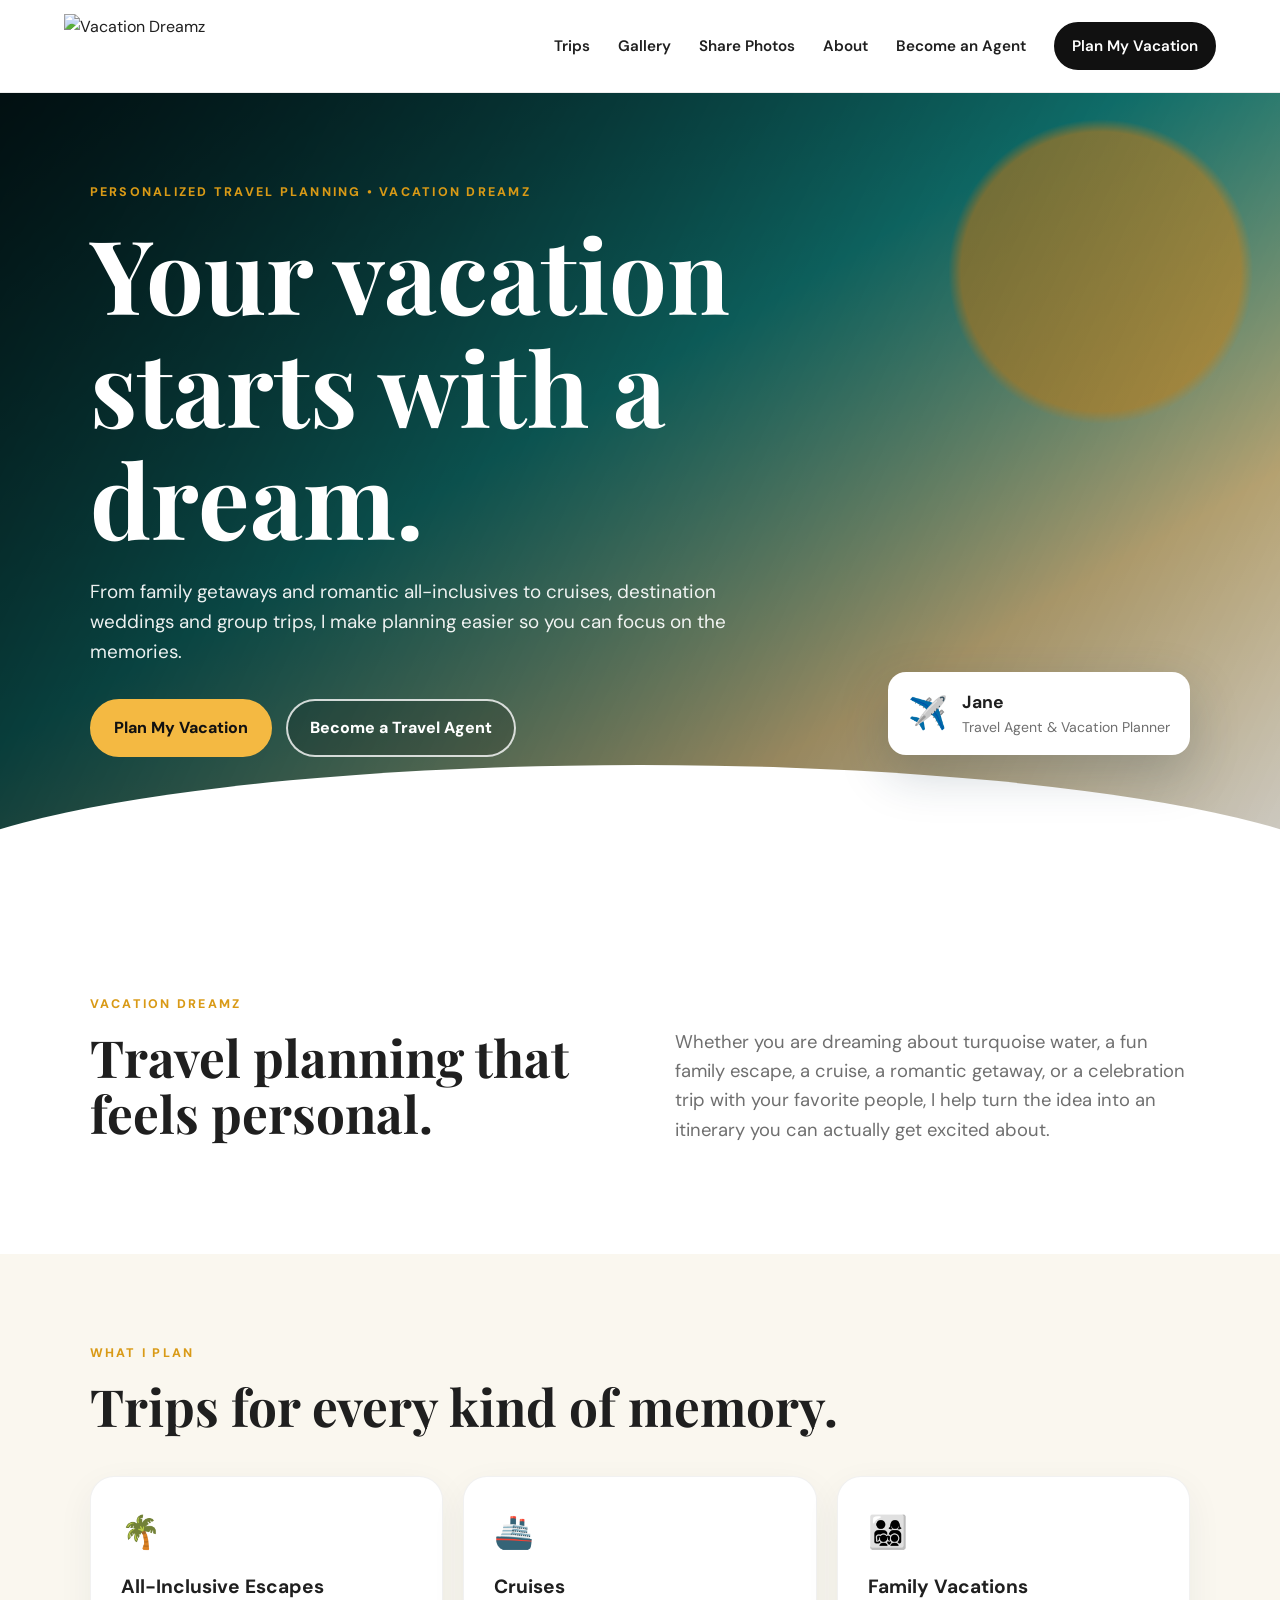
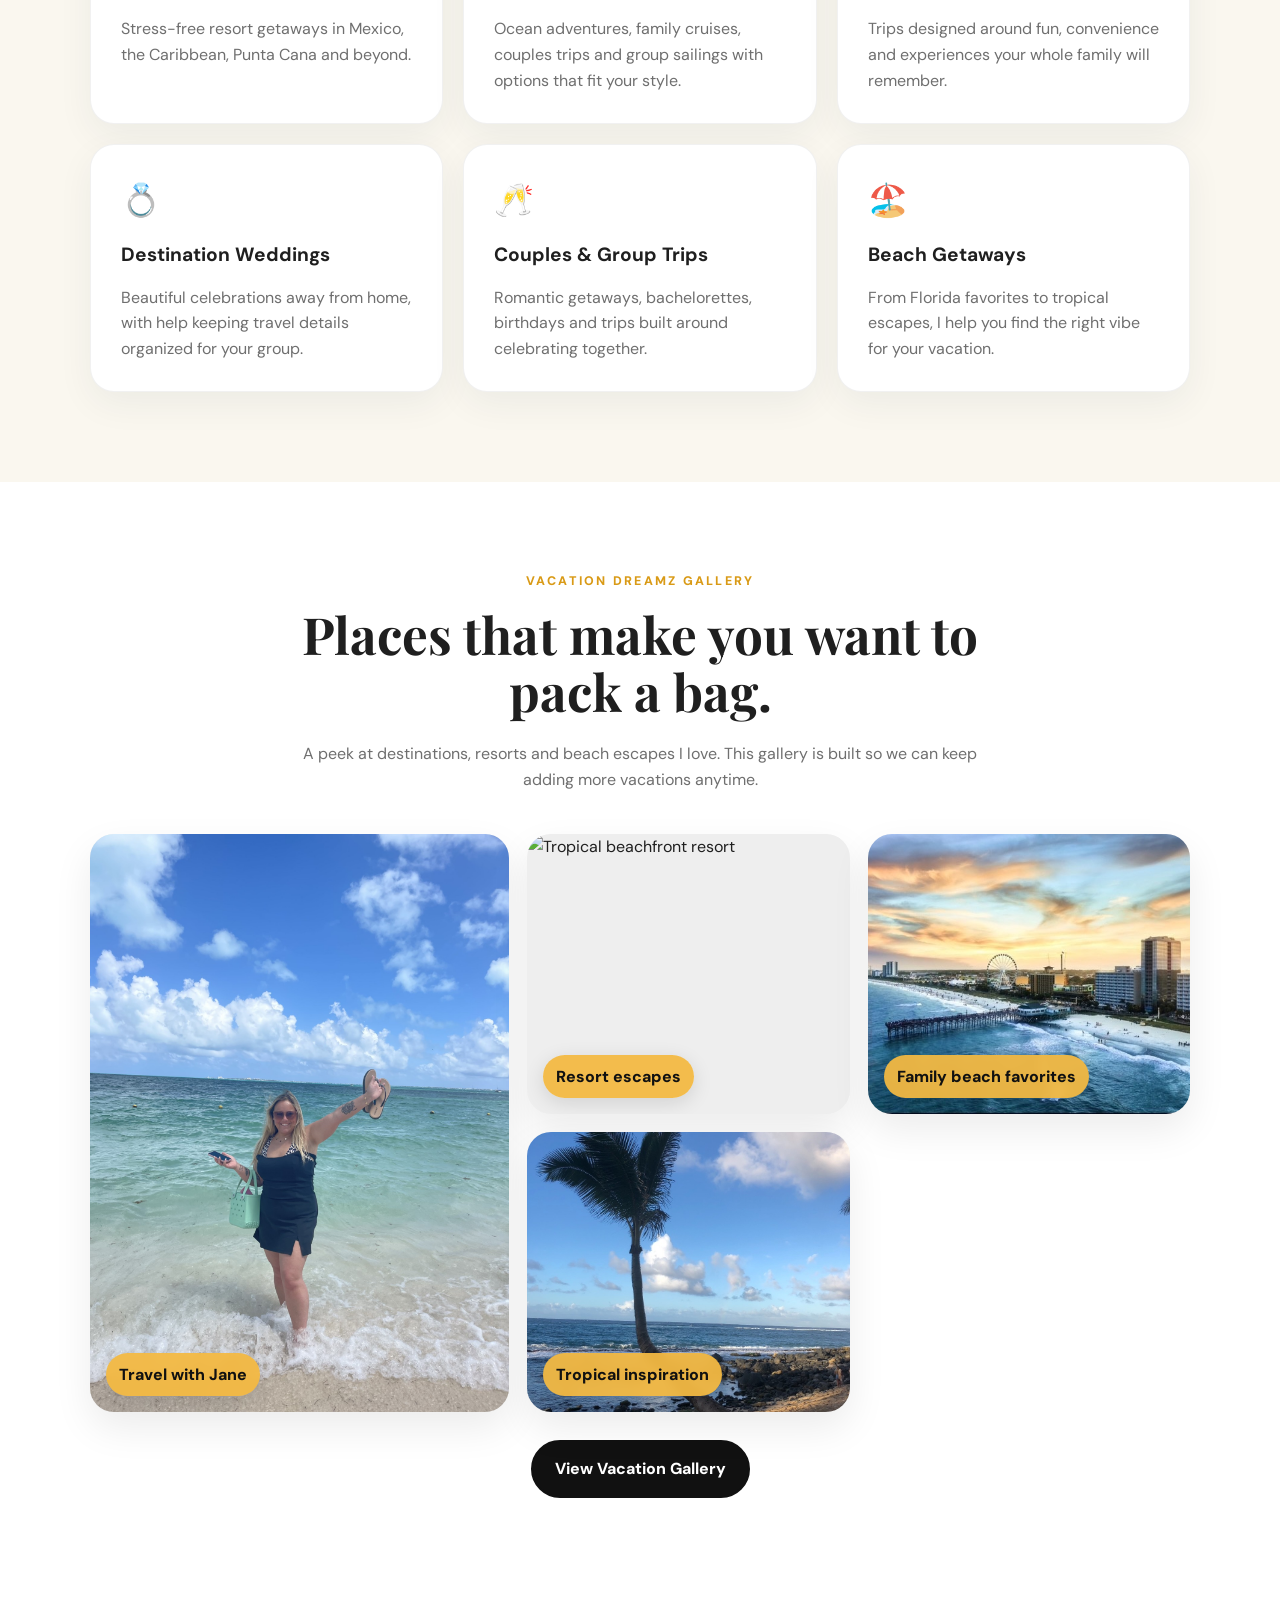
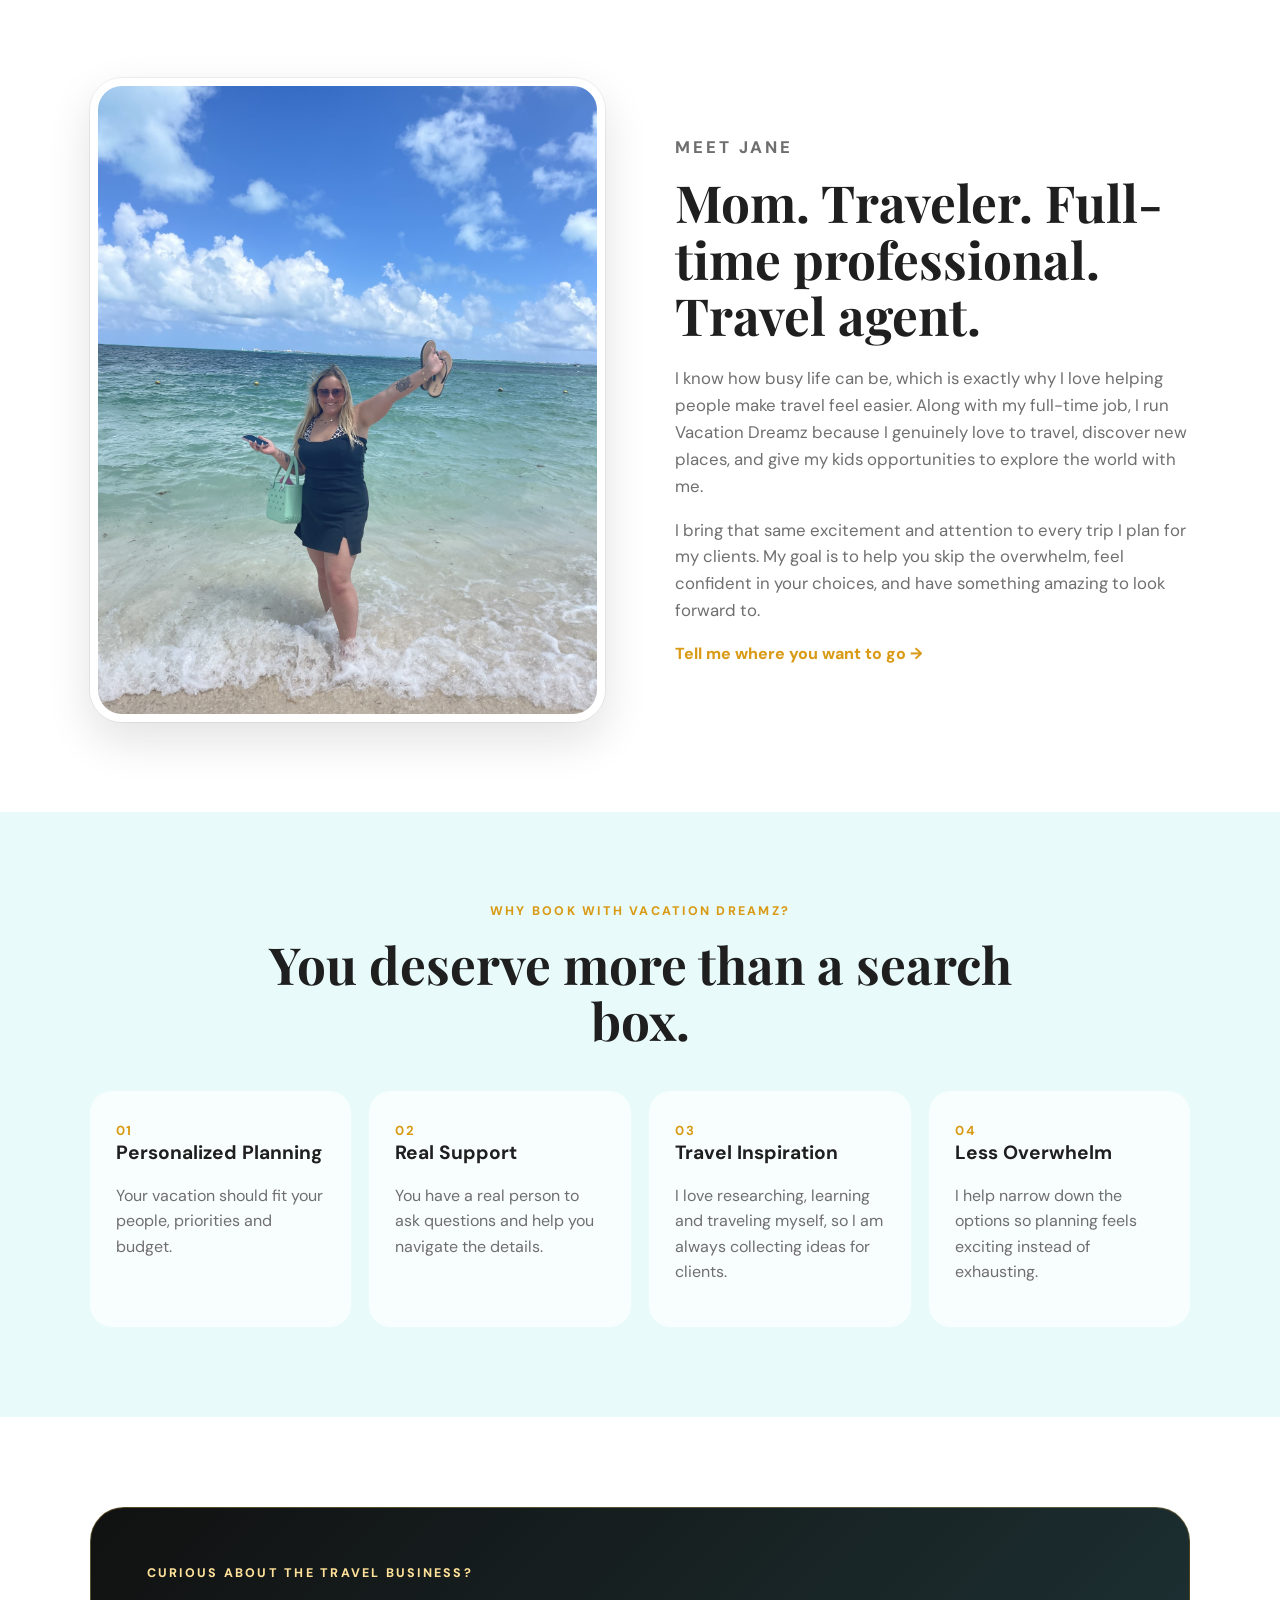
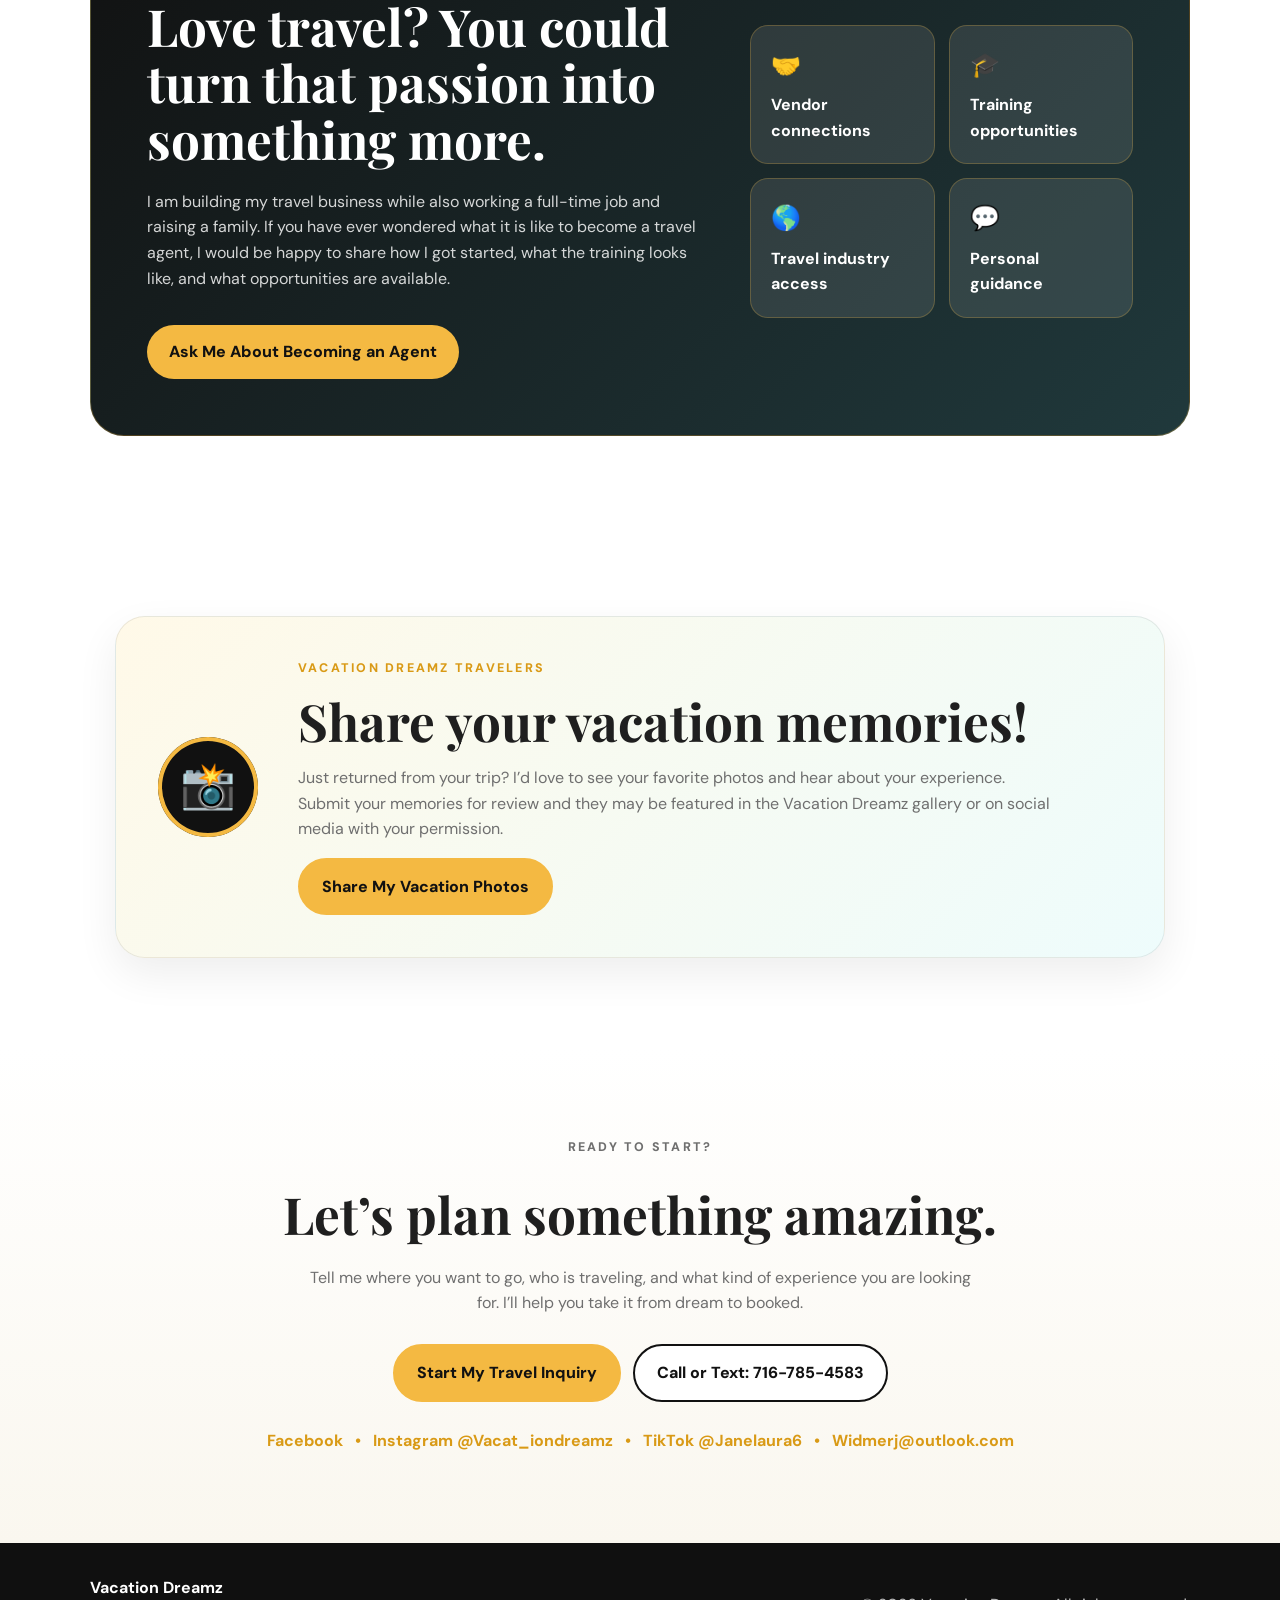
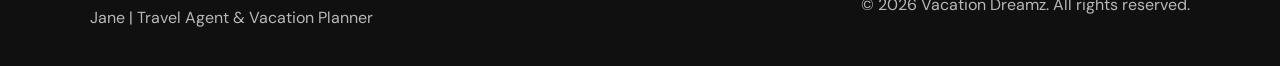
==== commit 642b5213: "Add files via upload" ====
--- a/index.html
+++ b/index.html
@@ -19,6 +19,7 @@
     <nav class="nav-links">
       <a href="#services">Trips</a>
       <a href="gallery.html">Gallery</a>
+      <a href="https://tally.so/r/2Epejb" target="_blank" rel="noopener">Share Photos</a>
       <a href="#about">About</a>
       <a href="#agent">Become an Agent</a>
       <a href="intake.html" class="nav-cta">Plan My Vacation</a>
@@ -170,7 +171,20 @@
       </div>
     </section>
 
-    <section class="contact section" id="contact">
+    
+    <section class="share-photos section" id="share-photos">
+      <div class="share-photos-card">
+        <div class="share-photos-icon">📸</div>
+        <div>
+          <p class="eyebrow">VACATION DREAMZ TRAVELERS</p>
+          <h2>Share your vacation memories!</h2>
+          <p>Just returned from your trip? I’d love to see your favorite photos and hear about your experience. Submit your memories for review and they may be featured in the Vacation Dreamz gallery or on social media with your permission.</p>
+          <a class="btn btn-primary" href="https://tally.so/r/2Epejb" target="_blank" rel="noopener">Share My Vacation Photos</a>
+        </div>
+      </div>
+    </section>
+
+<section class="contact section" id="contact">
       <div class="contact-card">
         <p class="eyebrow">READY TO START?</p>
         <h2>Let’s plan something amazing.</h2>
--- a/styles.css
+++ b/styles.css
@@ -658,3 +658,49 @@
     margin-bottom: 72px;
   }
 }
+
+
+/* Client vacation photo submission */
+.share-photos {
+  background: #ffffff;
+}
+.share-photos-card {
+  max-width: 1050px;
+  margin: 0 auto;
+  display: grid;
+  grid-template-columns: 110px 1fr;
+  gap: 30px;
+  align-items: center;
+  padding: 42px;
+  border-radius: 30px;
+  background: linear-gradient(135deg, #fff9e8, #eefcfc);
+  border: 1px solid rgba(17,17,17,.08);
+  box-shadow: 0 16px 42px rgba(17,17,17,.07);
+}
+.share-photos-icon {
+  width: 100px;
+  height: 100px;
+  display: grid;
+  place-items: center;
+  border-radius: 50%;
+  background: #111;
+  font-size: 2.8rem;
+  box-shadow: inset 0 0 0 4px #f4b942;
+}
+.share-photos-card h2 {
+  margin-bottom: 14px;
+}
+.share-photos-card p:not(.eyebrow) {
+  color: var(--muted);
+  max-width: 760px;
+}
+@media (max-width: 700px) {
+  .share-photos-card {
+    grid-template-columns: 1fr;
+    text-align: center;
+    padding: 30px 22px;
+  }
+  .share-photos-icon {
+    margin: 0 auto;
+  }
+}
